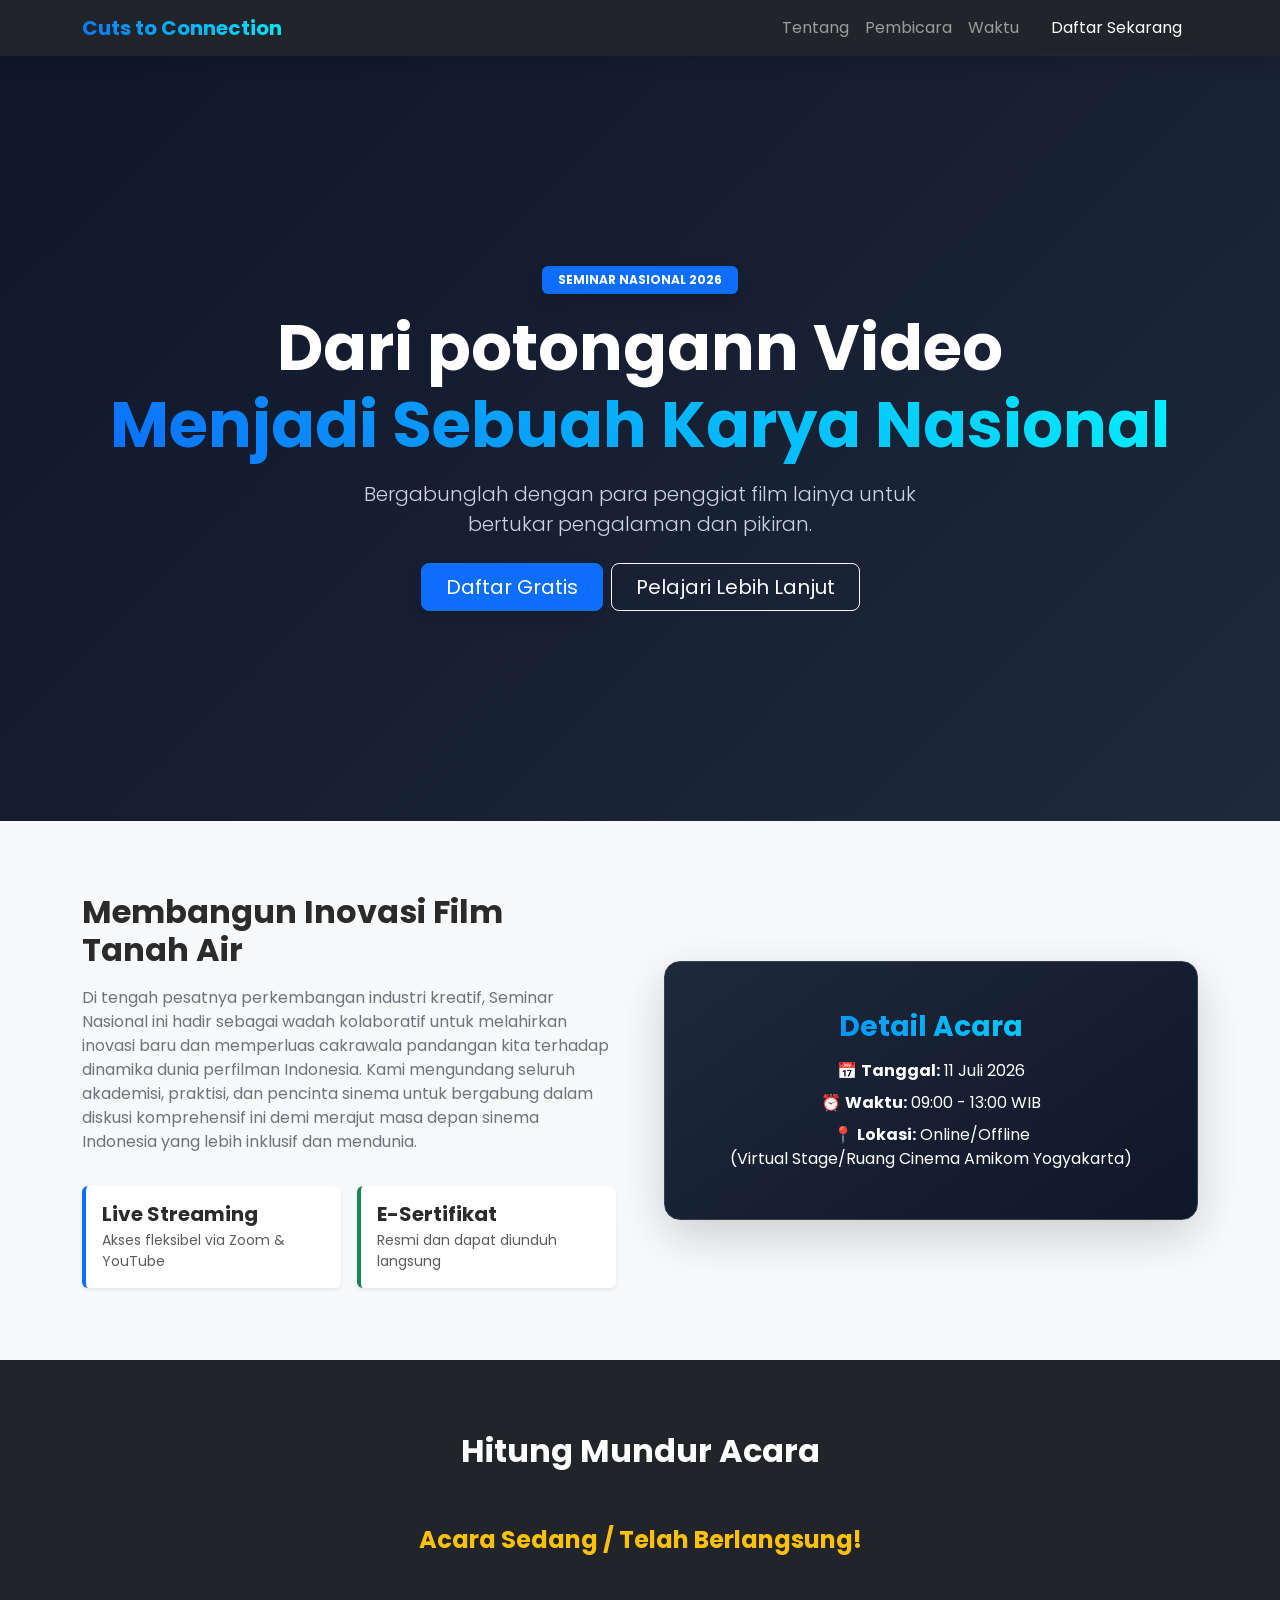
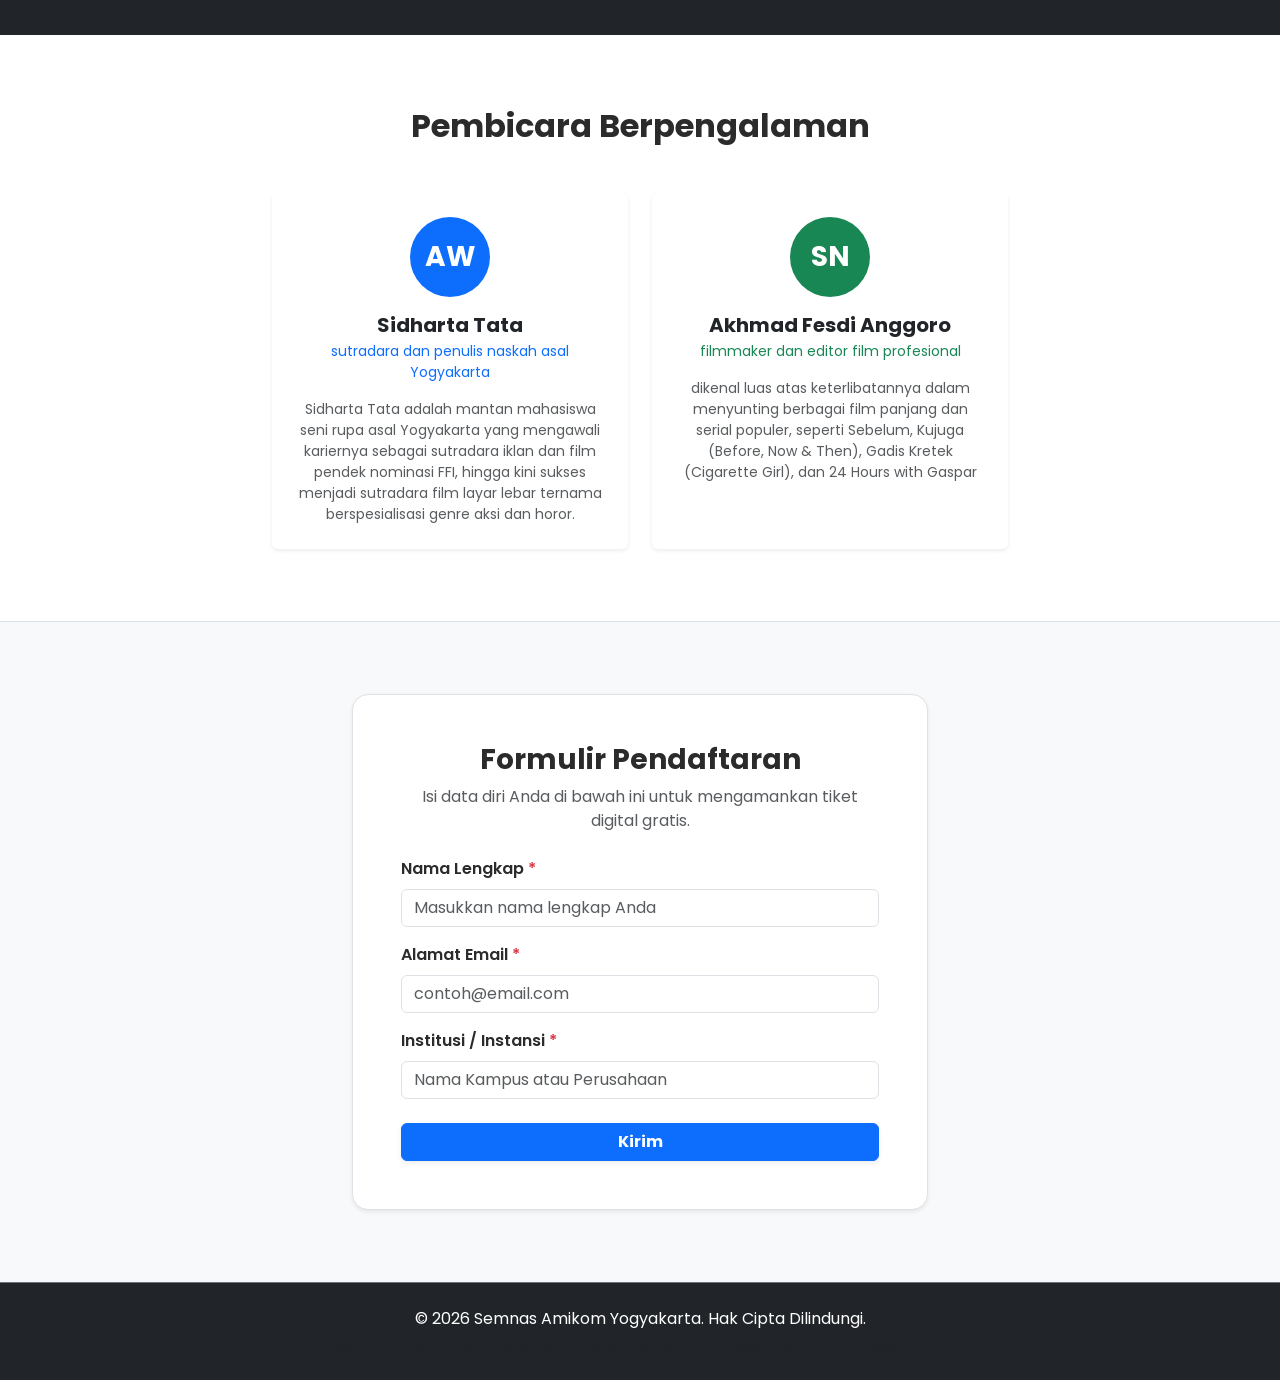
==== index.html @ 91a1c2e1 "Update index.html" ====
<!DOCTYPE html>
<html lang="id">
<head>
    <meta charset="UTF-8">
    <meta name="viewport" content="width=device-width, initial-scale=1.0">
    <title>SemnasKoma 2026 - Grand National Seminar</title>
    <link href="https://cdn.jsdelivr.net/npm/bootstrap@5.3.2/dist/css/bootstrap.min.css" rel="stylesheet">
    <link href="https://fonts.googleapis.com/css2?family=Poppins:wght@300;400;600;700&display=swap" rel="stylesheet">
    <link rel="stylesheet" href="style.css">
</head>
<body>

    <nav class="navbar navbar-expand-lg navbar-dark bg-dark sticky-top shadow">
        <div class="container">
            <a class="navbar-brand fw-bold text-gradient" href="#">Cuts to Connection</a>
            <button class="navbar-toggler" type="button" data-bs-toggle="collapse" data-bs-target="#navbarNav">
                <span class="navbar-toggler-icon"></span>
            </button>
            <div class="collapse navbar-collapse" id="navbarNav">
                <ul class="navbar-nav ms-auto text-center">
                    <li class="nav-item"><a class="nav-link" href="#tentang">Tentang</a></li>
                    <li class="nav-item"><a class="nav-link" href="#pembicara">Pembicara</a></li>
                    <li class="nav-item"><a class="nav-link" href="#countdown-section">Waktu</a></li>
                    <li class="nav-item"><a class="nav-link btn btn-primary text-white px-3 ms-2 shadow-sm" href="#rsvp">Daftar Sekarang</a></li>
                </ul>
            </div>
        </div>
    </nav>

    <header class="hero-section text-white text-center d-flex align-items-center">
        <div class="container py-5">
            <span class="badge bg-primary px-3 py-2 mb-3 shadow">SEMINAR NASIONAL 2026</span>
            <h1 class="display-3 fw-bold mb-3">Dari potongann Video <br><span class="text-gradient">Menjadi Sebuah Karya Nasional</span></h1>
            <p class="lead text-muted-light mb-4 mx-auto" style="max-width: 600px;">
                Bergabunglah dengan para penggiat film lainya untuk bertukar pengalaman dan pikiran.
            </p>
            <div class="d-grid gap-2 d-sm-flex justify-content-sm-center">
                <a href="#rsvp" class="btn btn-primary btn-lg px-4 gap-3 shadow">Daftar Gratis</a>
                <a href="#tentang" class="btn btn-outline-light btn-lg px-4">Pelajari Lebih Lanjut</a>
            </div>
        </div>
    </header>

    <section id="tentang" class="py-5 bg-light">
        <div class="container py-4">
            <div class="row align-items-center g-5">
                <div class="col-lg-6">
                    <h2 class="fw-bold mb-3">Membangun Inovasi Film Tanah Air  </h2>
                    <p class="text-secondary">Di tengah pesatnya perkembangan industri kreatif, Seminar Nasional ini hadir sebagai wadah kolaboratif untuk melahirkan inovasi baru dan memperluas cakrawala pandangan kita terhadap dinamika dunia perfilman Indonesia. Kami mengundang seluruh akademisi, praktisi, dan pencinta sinema untuk bergabung dalam diskusi komprehensif ini demi merajut masa depan sinema Indonesia yang lebih inklusif dan mendunia.</p>
                    <div class="row g-3 mt-2">
                        <div class="col-sm-6">
                            <div class="p-3 bg-white rounded shadow-sm border-start border-primary border-4">
                                <h5 class="fw-bold mb-1">Live Streaming</h5>
                                <p class="text-muted small mb-0">Akses fleksibel via Zoom & YouTube</p>
                            </div>
                        </div>
                        <div class="col-sm-6">
                            <div class="p-3 bg-white rounded shadow-sm border-start border-success border-4">
                                <h5 class="fw-bold mb-1">E-Sertifikat</h5>
                                <p class="text-muted small mb-0">Resmi dan dapat diunduh langsung</p>
                            </div>
                        </div>
                    </div>
                </div>
                <div class="col-lg-6 text-center">
                    <div class="p-5 bg-dark text-white rounded-4 shadow-lg dynamic-card">
                        <h3 class="fw-bold text-gradient mb-3">Detail Acara</h3>
                        <p class="mb-2">📅 <strong>Tanggal:</strong> 11 Juli 2026</p>
                        <p class="mb-2">⏰ <strong>Waktu:</strong> 09:00 - 13:00 WIB</p>
                        <p class="mb-0">📍 <strong>Lokasi:</strong> Online/Offline <br>(Virtual Stage/Ruang Cinema Amikom Yogyakarta)</p>
                    </div>
                </div>
            </div>
        </div>
    </section>

    <section id="countdown-section" class="py-5 bg-dark text-white text-center">
        <div class="container py-4">
            <h2 class="fw-bold mb-2">Hitung Mundur Acara</h2>
            <p class="text-muted mb-4">Jangan sampai kelewatan, amankan kursi Anda sebelum pendaftaran ditutup!</p>
            
            <div class="row justify-content-center g-3" id="countdown-timer">
                <div class="col-3 col-md-2">
                    <div class="p-3 bg-secondary-dark rounded shadow-sm">
                        <h2 class="display-4 fw-bold mb-0 text-gradient" id="days">00</h2>
                        <span class="small text-uppercase tracking-wider">Hari</span>
                    </div>
                </div>
                <div class="col-3 col-md-2">
                    <div class="p-3 bg-secondary-dark rounded shadow-sm">
                        <h2 class="display-4 fw-bold mb-0 text-gradient" id="hours">00</h2>
                        <span class="small text-uppercase tracking-wider">Jam</span>
                    </div>
                </div>
                <div class="col-3 col-md-2">
                    <div class="p-3 bg-secondary-dark rounded shadow-sm">
                        <h2 class="display-4 fw-bold mb-0 text-gradient" id="minutes">00</h2>
                        <span class="small text-uppercase tracking-wider">Menit</span>
                    </div>
                </div>
                <div class="col-3 col-md-2">
                    <div class="p-3 bg-secondary-dark rounded shadow-sm">
                        <h2 class="display-4 fw-bold mb-0 text-danger-gradient" id="seconds">00</h2>
                        <span class="small text-uppercase tracking-wider">Detik</span>
                    </div>
                </div>
            </div>
        </div>
    </section>

    <section id="pembicara" class="py-5">
        <div class="container py-4">
            <h2 class="fw-bold text-center mb-5">Pembicara Berpengalaman</h2>
            <div class="row g-4 justify-content-center">
                <div class="col-md-4">
                    <div class="card h-100 shadow-sm text-center border-0 card-hover">
                        <div class="card-body p-4">
                            <div class="avatar-placeholder mx-auto mb-3 bg-primary text-white rounded-circle d-flex align-items-center justify-content-center fw-bold fs-3">AW</div>
                            <h5 class="card-title fw-bold mb-1">Sidharta Tata</h5>
                            <p class="text-primary small mb-3">sutradara dan penulis naskah asal Yogyakarta</p>
                            <p class="card-text text-muted small">Sidharta Tata adalah mantan mahasiswa seni rupa asal Yogyakarta yang mengawali kariernya sebagai sutradara iklan dan film pendek nominasi FFI, hingga kini sukses menjadi sutradara film layar lebar ternama berspesialisasi genre aksi dan horor.</p>
                        </div>
                    </div>
                </div>
                <div class="col-md-4">
                    <div class="card h-100 shadow-sm text-center border-0 card-hover">
                        <div class="card-body p-4">
                            <div class="avatar-placeholder mx-auto mb-3 bg-success text-white rounded-circle d-flex align-items-center justify-content-center fw-bold fs-3">SN</div>
                            <h5 class="card-title fw-bold mb-1">Akhmad Fesdi Anggoro</h5>
                            <p class="text-success small mb-3"> filmmaker dan editor film profesional</p>
                            <p class="card-text text-muted small">dikenal luas atas keterlibatannya dalam menyunting berbagai film panjang dan serial populer, seperti Sebelum, Kujuga (Before, Now & Then), Gadis Kretek (Cigarette Girl), dan 24 Hours with Gaspar</p>
                        </div>
                    </div>
                </div>
            </div>
        </div>
    </section>

    <section id="rsvp" class="py-5 bg-light border-top">
        <div class="container py-4" style="max-width: 600px;">
            <div class="bg-white p-4 p-md-5 rounded-4 shadow-sm border">
                <h3 class="fw-bold text-center mb-2">Formulir Pendaftaran</h3>
                <p class="text-muted text-center mb-4">Isi data diri Anda di bawah ini untuk mengamankan tiket digital gratis.</p>
                
                <form id="rsvpForm">
                    <div class="mb-3">
                        <label for="inputNama" class="form-label fw-semibold">Nama Lengkap <span class="text-danger">*</span></label>
                        <input type="text" class="form-control" id="inputNama" placeholder="Masukkan nama lengkap Anda" required>
                    </div>
                    <div class="mb-3">
                        <label for="inputEmail" class="form-label fw-semibold">Alamat Email <span class="text-danger">*</span></label>
                        <input type="email" class="form-control" id="inputEmail" placeholder="contoh@email.com" required>
                    </div>
                    <div class="mb-4">
                        <label for="inputInstitusi" class="form-label fw-semibold">Institusi / Instansi <span class="text-danger">*</span></label>
                        <input type="text" class="form-control" id="inputInstitusi" placeholder="Nama Kampus atau Perusahaan" required>
                    </div>
                    <button type="submit" class="btn btn-primary w-100 py-2.5 fw-bold shadow-sm">Kirim</button>
                </form>
            </div>
        </div>
    </section>

    <footer class="bg-dark text-white text-center py-4 border-top border-secondary">
        <div class="container">
            <p class="mb-1">&copy; 2026 Semnas Amikom Yogyakarta. Hak Cipta Dilindungi.</p>
            <p class="small text-muted mb-0">Dibuat dengan HTML5, Bootstrap 5, dan JavaScript untuk Final Project Perancangan Web.</p>
        </div>
    </footer>

    <div class="modal fade" id="successModal" tabindex="-1" aria-hidden="true">
        <div class="modal-dialog modal-dialog-centered">
            <div class="modal-content border-0 shadow-lg">
                <div class="modal-header bg-success text-white">
                    <h5 class="modal-title fw-bold">Pandaftaran Berhasil!</h5>
                    <button type="button" class="btn-close btn-close-white" data-bs-dismiss="modal" aria-label="Close"></button>
                </div>
                <div class="modal-body p-4 text-center">
                    <div class="mb-3 text-success">
                        <svg xmlns="http://www.w3.org/2000/svg" width="64" height="64" fill="currentColor" class="bi bi-check-circle-fill" viewBox="0 0 16 16">
                          <path d="16 8A8 8 0 1 1 0 8a8 8 0 0 1 16 0zm-3.97-3.03a.75.75 0 0 0-1.08.022L7.477 9.417 5.384 7.323a.75.75 0 0 0-1.06 1.06L6.97 11.03a.75.75 0 0 0 1.079-.02l3.992-4.99a.75.75 0 0 0-.01-1.05z"/>
                        </svg>
                    </div>
                    <h4 class="fw-bold mb-2" id="modalUser">Halo, Peserta!</h4>
                    <p class="text-secondary mb-0" id="modalMessage">Pendaftaran Anda berhasil dicatat.</p>
                </div>
                <div class="modal-footer bg-light border-0 justify-content-center">
                    <button type="button" class="btn btn-secondary px-4" data-bs-dismiss="modal">Tutup</button>
                </div>
            </div>
        </div>
    </div>

    <script src="https://cdn.jsdelivr.net/npm/bootstrap@5.3.2/dist/js/bootstrap.bundle.min.js"></script>
    <script src="script.js"></script>
</body>
</html>
---- style.css ----
/* GLOBAL STYLES */
body {
    font-family: 'Poppins', sans-serif;
    background-color: #ffffff;
    color: #2b2b2b;
    scroll-behavior: smooth;
}

/* EFEK GRADASI PADA TEKS */
.text-gradient {
    background: linear-gradient(45deg, #0d6efd, #00f2fe);
    -webkit-background-clip: text;
    -webkit-text-fill-color: transparent;
}

.text-danger-gradient {
    background: linear-gradient(45deg, #dc3545, #ff758c);
    -webkit-background-clip: text;
    -webkit-text-fill-color: transparent;
}

/* HERO SECTION CUSTOMIZATION */
.hero-section {
    background: linear-gradient(135deg, #0f172a 0%, #1e293b 100%);
    min-height: 85vh;
    padding: 100px 0;
}

.text-muted-light {
    color: #cbd5e1;
}

/* AVATAR INISIAL PEMBICARA */
.avatar-placeholder {
    width: 80px;
    height: 80px;
    line-height: 80px;
}

/* STYLE KOTAK HITUNG MUNDUR */
.bg-secondary-dark {
    background-color: #334155 !important;
    border: 1px solid #475569;
}

/* ANIMASI HOVER PADA CARD KEYNOTE SPEAKERS */
.card-hover {
    transition: transform 0.3s ease, box-shadow 0.3s ease;
}
.card-hover:hover {
    transform: translateY(-5px);
    box-shadow: 0 10px 20px rgba(0,0,0,0.1) !important;
}

.dynamic-card {
    border: 1px solid #334155;
    background: linear-gradient(145deg, #1e293b, #0f172a) !important;
}
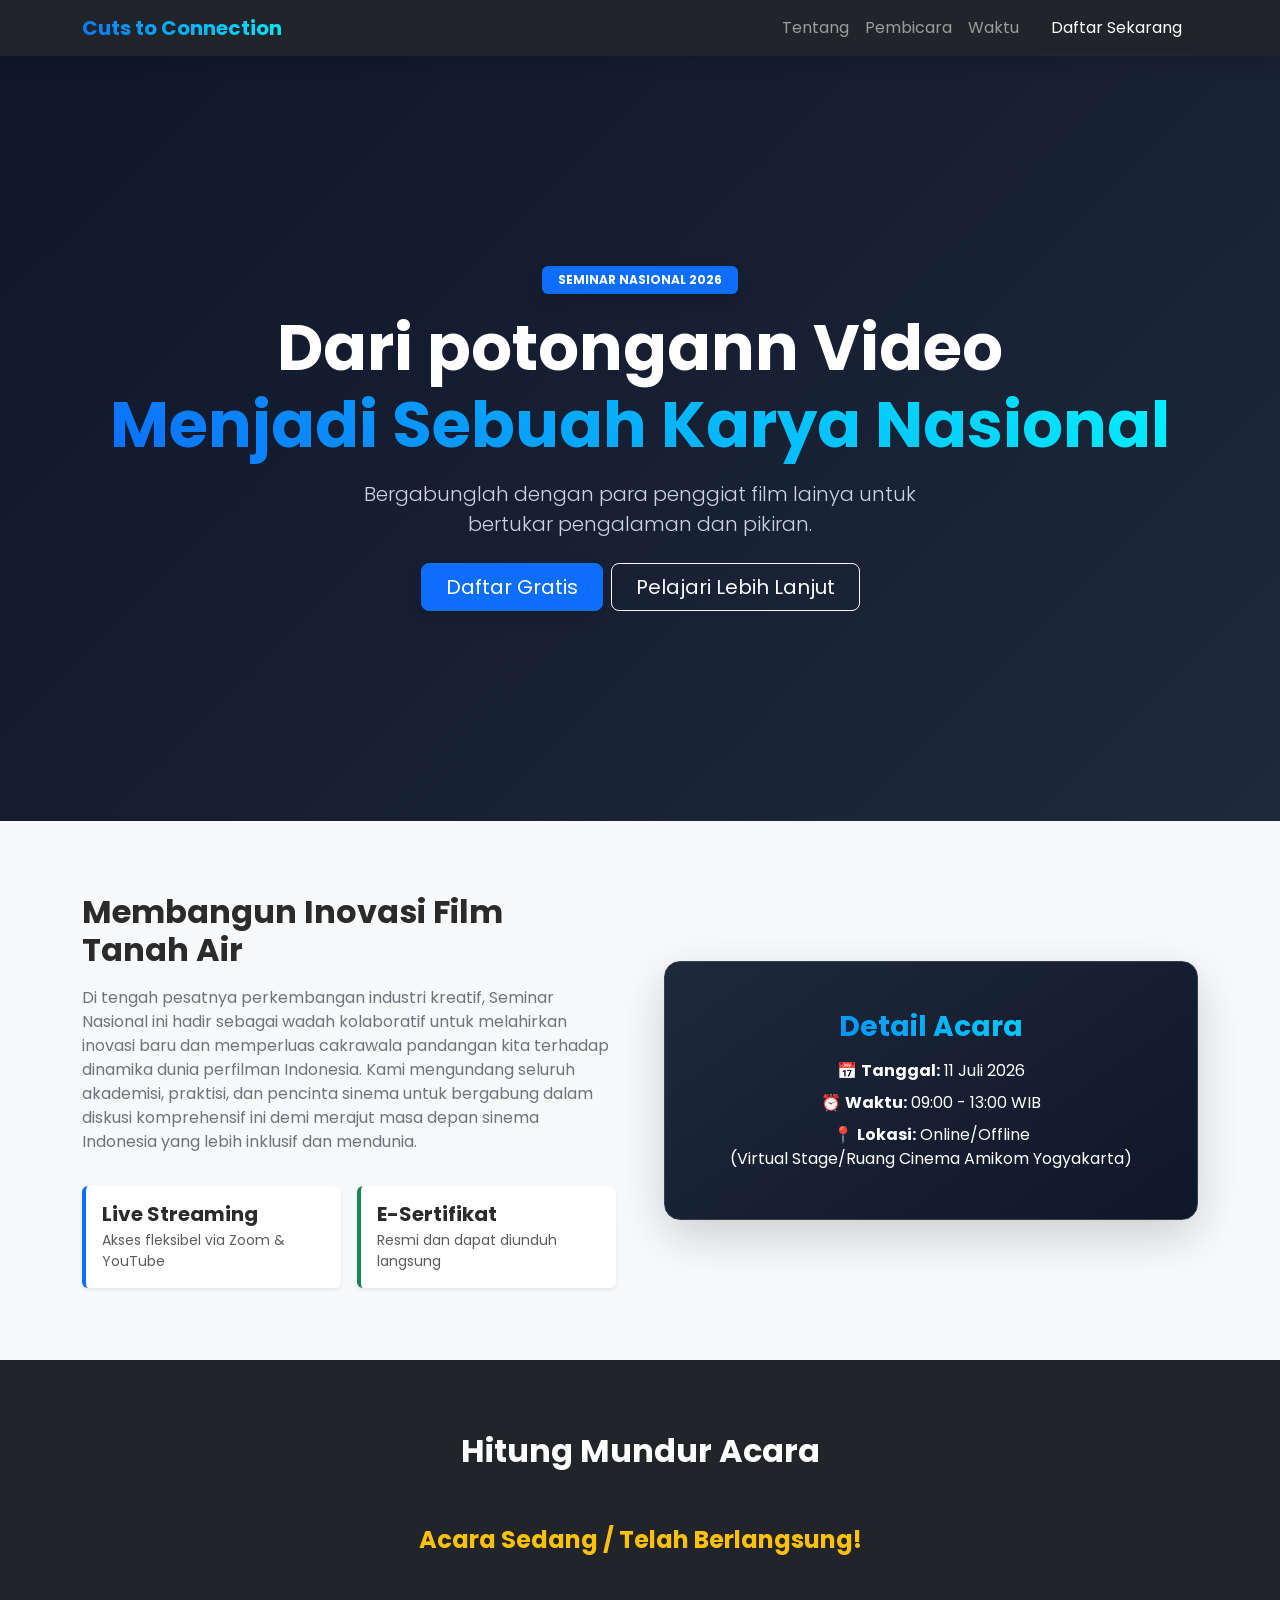
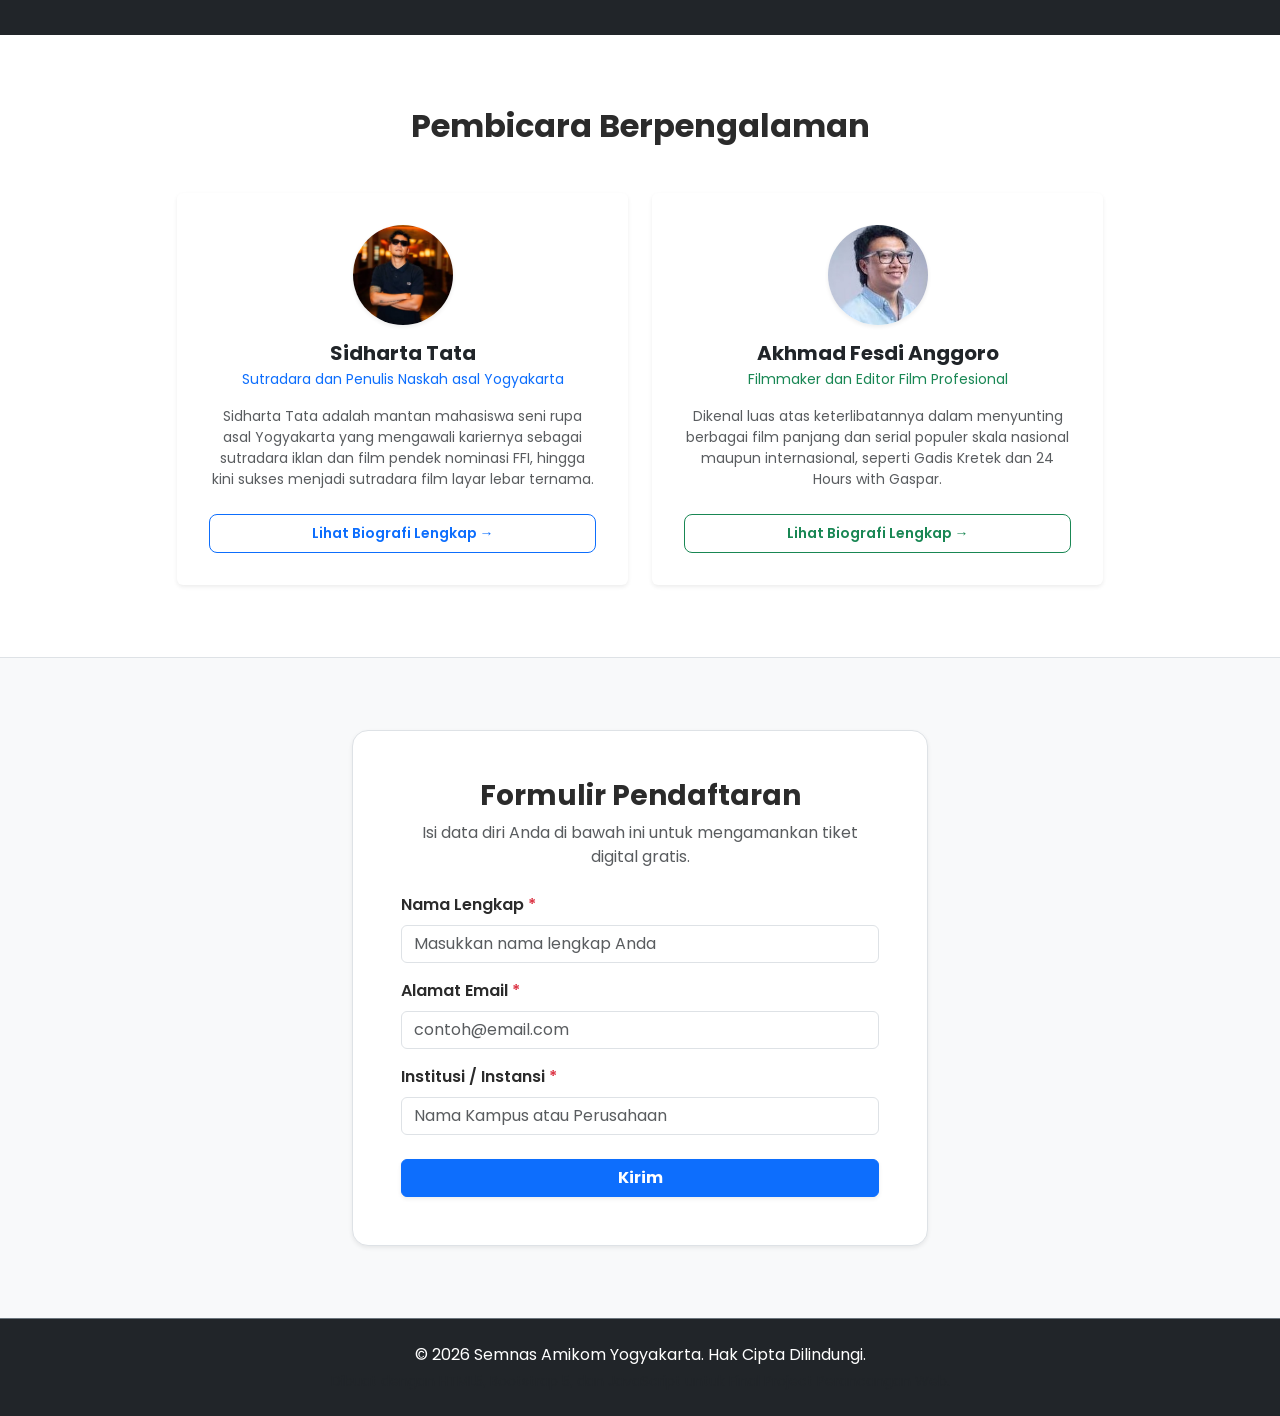
==== commit 83e5eb67: "Implement code changes to enhance functionality and improve performance" ====
--- a/index.html
+++ b/index.html
@@ -3,7 +3,7 @@
 <head>
     <meta charset="UTF-8">
     <meta name="viewport" content="width=device-width, initial-scale=1.0">
-    <title>SemnasKoma 2026 - Grand National Seminar</title>
+    <title>CutsToConnection 2026 - Grand National Seminar</title>
     <link href="https://cdn.jsdelivr.net/npm/bootstrap@5.3.2/dist/css/bootstrap.min.css" rel="stylesheet">
     <link href="https://fonts.googleapis.com/css2?family=Poppins:wght@300;400;600;700&display=swap" rel="stylesheet">
     <link rel="stylesheet" href="style.css">
@@ -108,33 +108,51 @@
         </div>
     </section>
 
-    <section id="pembicara" class="py-5">
-        <div class="container py-4">
-            <h2 class="fw-bold text-center mb-5">Pembicara Berpengalaman</h2>
-            <div class="row g-4 justify-content-center">
-                <div class="col-md-4">
-                    <div class="card h-100 shadow-sm text-center border-0 card-hover">
-                        <div class="card-body p-4">
-                            <div class="avatar-placeholder mx-auto mb-3 bg-primary text-white rounded-circle d-flex align-items-center justify-content-center fw-bold fs-3">AW</div>
+<section id="pembicara" class="py-5">
+    <div class="container py-4">
+        <h2 class="fw-bold text-center mb-5">Pembicara Berpengalaman</h2>
+        
+        <div class="row g-4 justify-content-center">
+            
+            <div class="col-md-5">
+                <div class="card h-100 shadow-sm text-center border-0 card-hover bg-white p-2">
+                    <div class="card-body p-4 d-flex flex-column justify-content-between">
+                        <div>
+                            <div class="mx-auto mb-3" style="width: 100px; height: 100px;">
+                                <img src="sidharta.jpg" alt="Sidharta Tata" class="img-fluid rounded-circle shadow-sm w-100 h-100 object-fit-cover">
+                            </div>
                             <h5 class="card-title fw-bold mb-1">Sidharta Tata</h5>
-                            <p class="text-primary small mb-3">sutradara dan penulis naskah asal Yogyakarta</p>
-                            <p class="card-text text-muted small">Sidharta Tata adalah mantan mahasiswa seni rupa asal Yogyakarta yang mengawali kariernya sebagai sutradara iklan dan film pendek nominasi FFI, hingga kini sukses menjadi sutradara film layar lebar ternama berspesialisasi genre aksi dan horor.</p>
-                        </div>
-                    </div>
-                </div>
-                <div class="col-md-4">
-                    <div class="card h-100 shadow-sm text-center border-0 card-hover">
-                        <div class="card-body p-4">
-                            <div class="avatar-placeholder mx-auto mb-3 bg-success text-white rounded-circle d-flex align-items-center justify-content-center fw-bold fs-3">SN</div>
+                            <p class="text-primary small mb-3">Sutradara dan Penulis Naskah asal Yogyakarta</p>
+                            <p class="card-text text-muted small">Sidharta Tata adalah mantan mahasiswa seni rupa asal Yogyakarta yang mengawali kariernya sebagai sutradara iklan dan film pendek nominasi FFI, hingga kini sukses menjadi sutradara film layar lebar ternama.</p>
+                        </div>
+                        <div class="mt-4">
+                            <a href="pembicara.html" class="btn btn-outline-primary btn-sm w-100 py-2 fw-semibold rounded-3">Lihat Biografi Lengkap →</a>
+                        </div>
+                    </div>
+                </div>
+            </div>
+            
+            <div class="col-md-5">
+                <div class="card h-100 shadow-sm text-center border-0 card-hover bg-white p-2">
+                    <div class="card-body p-4 d-flex flex-column justify-content-between">
+                        <div>
+                            <div class="mx-auto mb-3" style="width: 100px; height: 100px;">
+                                <img src="anggoro.jpg" alt="Akhmad Fesdi Anggoro" class="img-fluid rounded-circle shadow-sm w-100 h-100 object-fit-cover">
+                            </div>
                             <h5 class="card-title fw-bold mb-1">Akhmad Fesdi Anggoro</h5>
-                            <p class="text-success small mb-3"> filmmaker dan editor film profesional</p>
-                            <p class="card-text text-muted small">dikenal luas atas keterlibatannya dalam menyunting berbagai film panjang dan serial populer, seperti Sebelum, Kujuga (Before, Now & Then), Gadis Kretek (Cigarette Girl), dan 24 Hours with Gaspar</p>
-                        </div>
-                    </div>
-                </div>
-            </div>
-        </div>
-    </section>
+                            <p class="text-success small mb-3">Filmmaker dan Editor Film Profesional</p>
+                            <p class="card-text text-muted small">Dikenal luas atas keterlibatannya dalam menyunting berbagai film panjang dan serial populer skala nasional maupun internasional, seperti Gadis Kretek dan 24 Hours with Gaspar.</p>
+                        </div>
+                        <div class="mt-4">
+                            <a href="pembicara.html" class="btn btn-outline-success btn-sm w-100 py-2 fw-semibold rounded-3">Lihat Biografi Lengkap →</a>
+                        </div>
+                    </div>
+                </div>
+            </div>
+
+        </div>
+    </div>
+</section>
 
     <section id="rsvp" class="py-5 bg-light border-top">
         <div class="container py-4" style="max-width: 600px;">
@@ -194,4 +212,4 @@
     <script src="https://cdn.jsdelivr.net/npm/bootstrap@5.3.2/dist/js/bootstrap.bundle.min.js"></script>
     <script src="script.js"></script>
 </body>
-</html>
+</html>
--- a/style.css
+++ b/style.css
@@ -1,4 +1,4 @@
-/* GLOBAL STYLES */
+
 body {
     font-family: 'Poppins', sans-serif;
     background-color: #ffffff;
@@ -30,20 +30,20 @@
     color: #cbd5e1;
 }
 
-/* AVATAR INISIAL PEMBICARA */
+
 .avatar-placeholder {
     width: 80px;
     height: 80px;
     line-height: 80px;
 }
 
-/* STYLE KOTAK HITUNG MUNDUR */
+
 .bg-secondary-dark {
     background-color: #334155 !important;
     border: 1px solid #475569;
 }
 
-/* ANIMASI HOVER PADA CARD KEYNOTE SPEAKERS */
+
 .card-hover {
     transition: transform 0.3s ease, box-shadow 0.3s ease;
 }
@@ -55,4 +55,46 @@
 .dynamic-card {
     border: 1px solid #334155;
     background: linear-gradient(145deg, #1e293b, #0f172a) !important;
+}
+
+.leading-relaxed {
+    line-height: 1.75;
+}
+
+
+.card {
+    transition: all 0.3s ease;
+}
+
+
+.card:hover .avatar-placeholder {
+    transform: scale(1.05);
+    transition: transform 0.3s ease;
+}
+
+
+.list-group-item {
+    font-size: 0.95rem;
+    color: #4b5563;
+}
+
+
+.speaker-photo-panel {
+    width: 100%;
+    height: 100%;
+    min-height: 320px;
+    overflow: hidden;
+}
+
+.speaker-photo-panel img {
+    display: block;
+    width: 100%;
+    height: 100%;
+    object-fit: cover;
+}
+
+@media (max-width: 991.98px) {
+    .order-lg-last {
+        order: -1 !important; 
+    }
 }
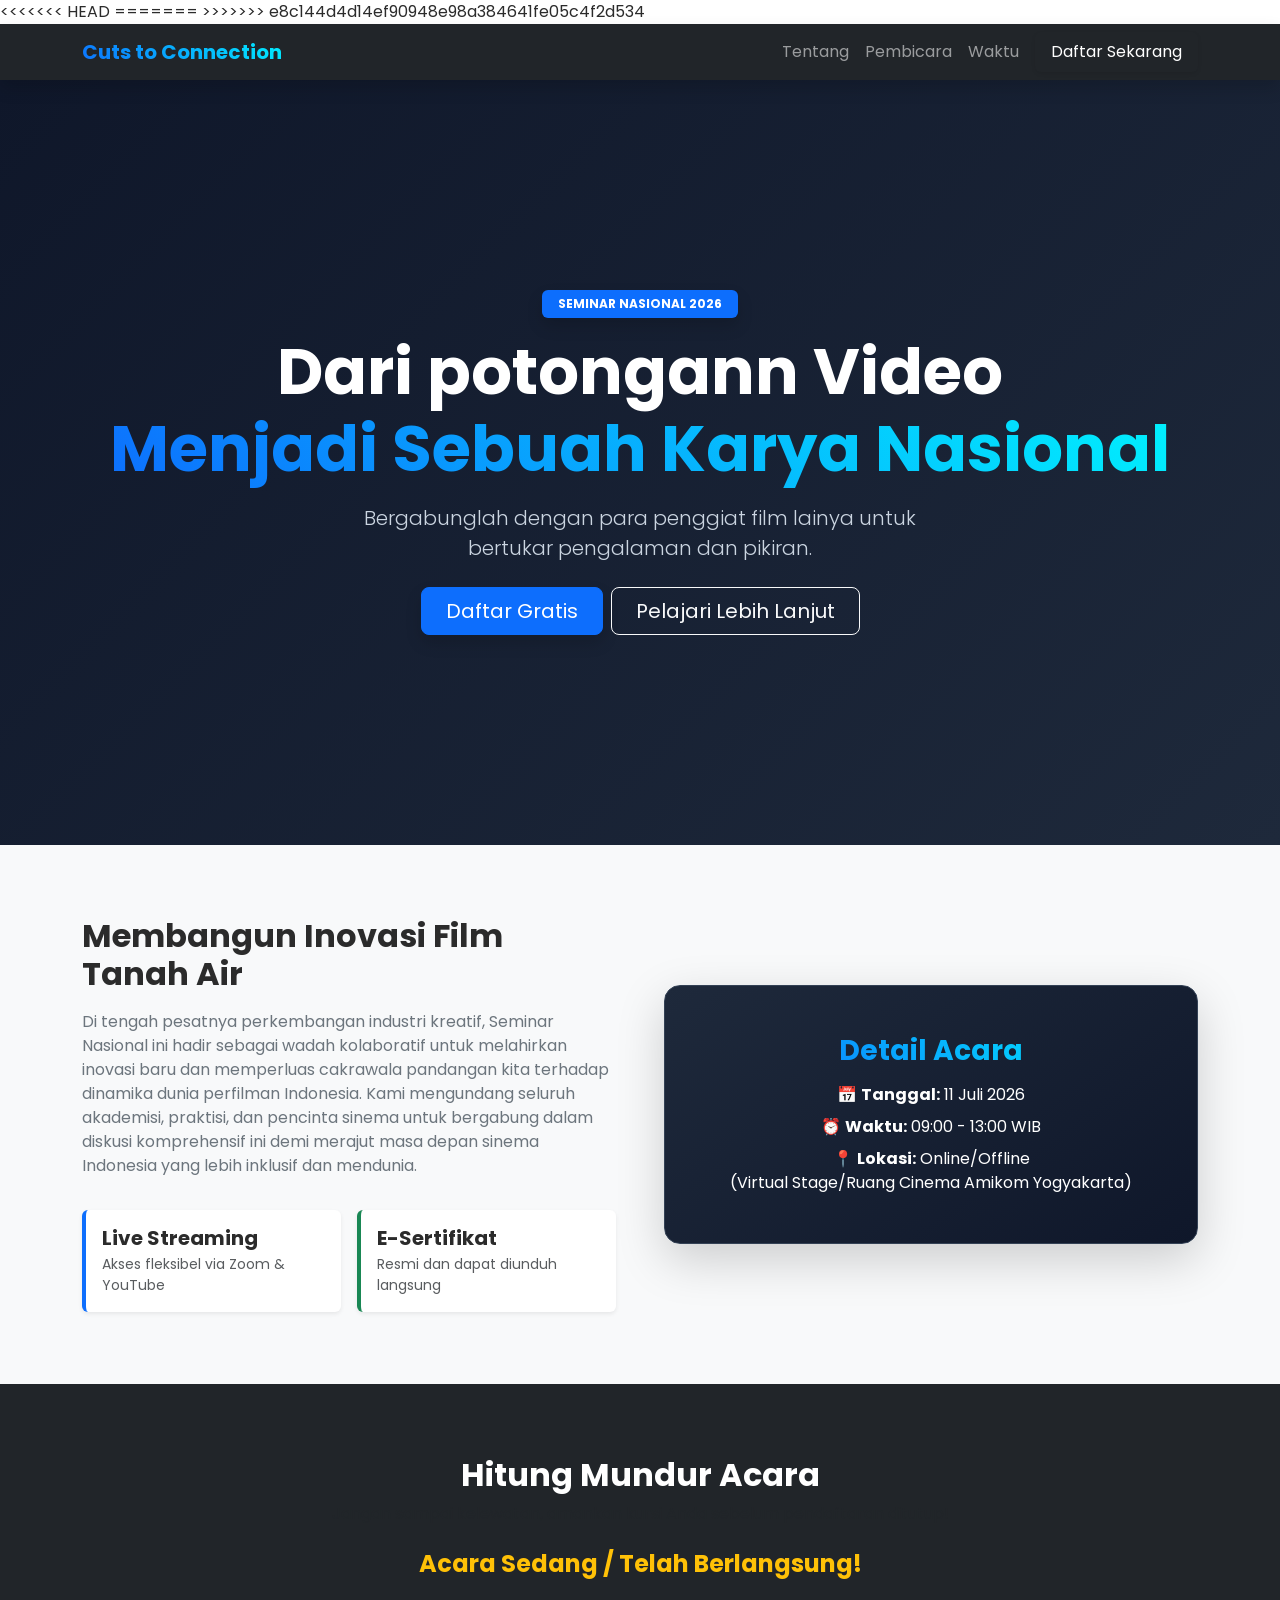
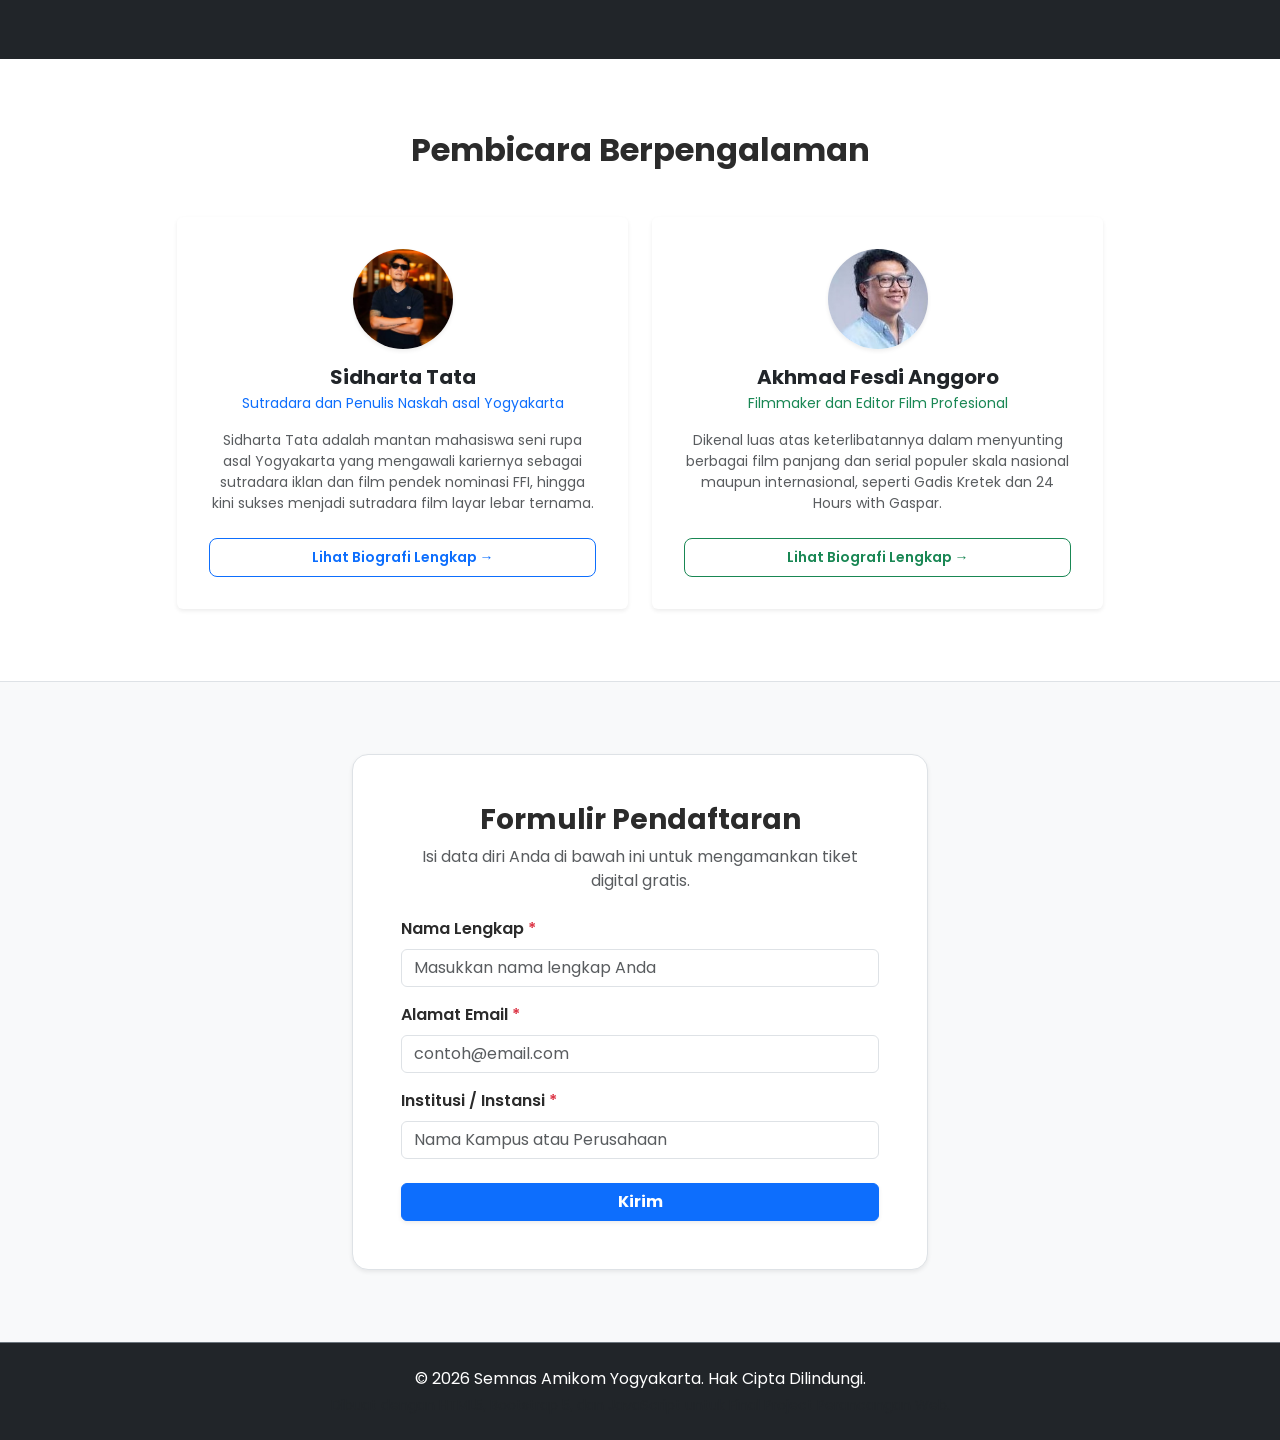
==== commit 6fdd7efa: "Merge branch 'main' of https://github.com/vkusumaGods10/UjianAkhirSemesterFinalProject" ====
--- a/index.html
+++ b/index.html
@@ -3,10 +3,15 @@
 <head>
     <meta charset="UTF-8">
     <meta name="viewport" content="width=device-width, initial-scale=1.0">
+<<<<<<< HEAD
     <title>CutsToConnection 2026 - Grand National Seminar</title>
+=======
+    <title>SemnasKoma 2026 - Grand National Seminar</title>
+>>>>>>> e8c144d4d14ef90948e98a384641fe05c4f2d534
     <link href="https://cdn.jsdelivr.net/npm/bootstrap@5.3.2/dist/css/bootstrap.min.css" rel="stylesheet">
     <link href="https://fonts.googleapis.com/css2?family=Poppins:wght@300;400;600;700&display=swap" rel="stylesheet">
     <link rel="stylesheet" href="style.css">
+    <!-- Kelompok S3K -->
 </head>
 <body>
 
@@ -212,4 +217,4 @@
     <script src="https://cdn.jsdelivr.net/npm/bootstrap@5.3.2/dist/js/bootstrap.bundle.min.js"></script>
     <script src="script.js"></script>
 </body>
-</html>+</html>
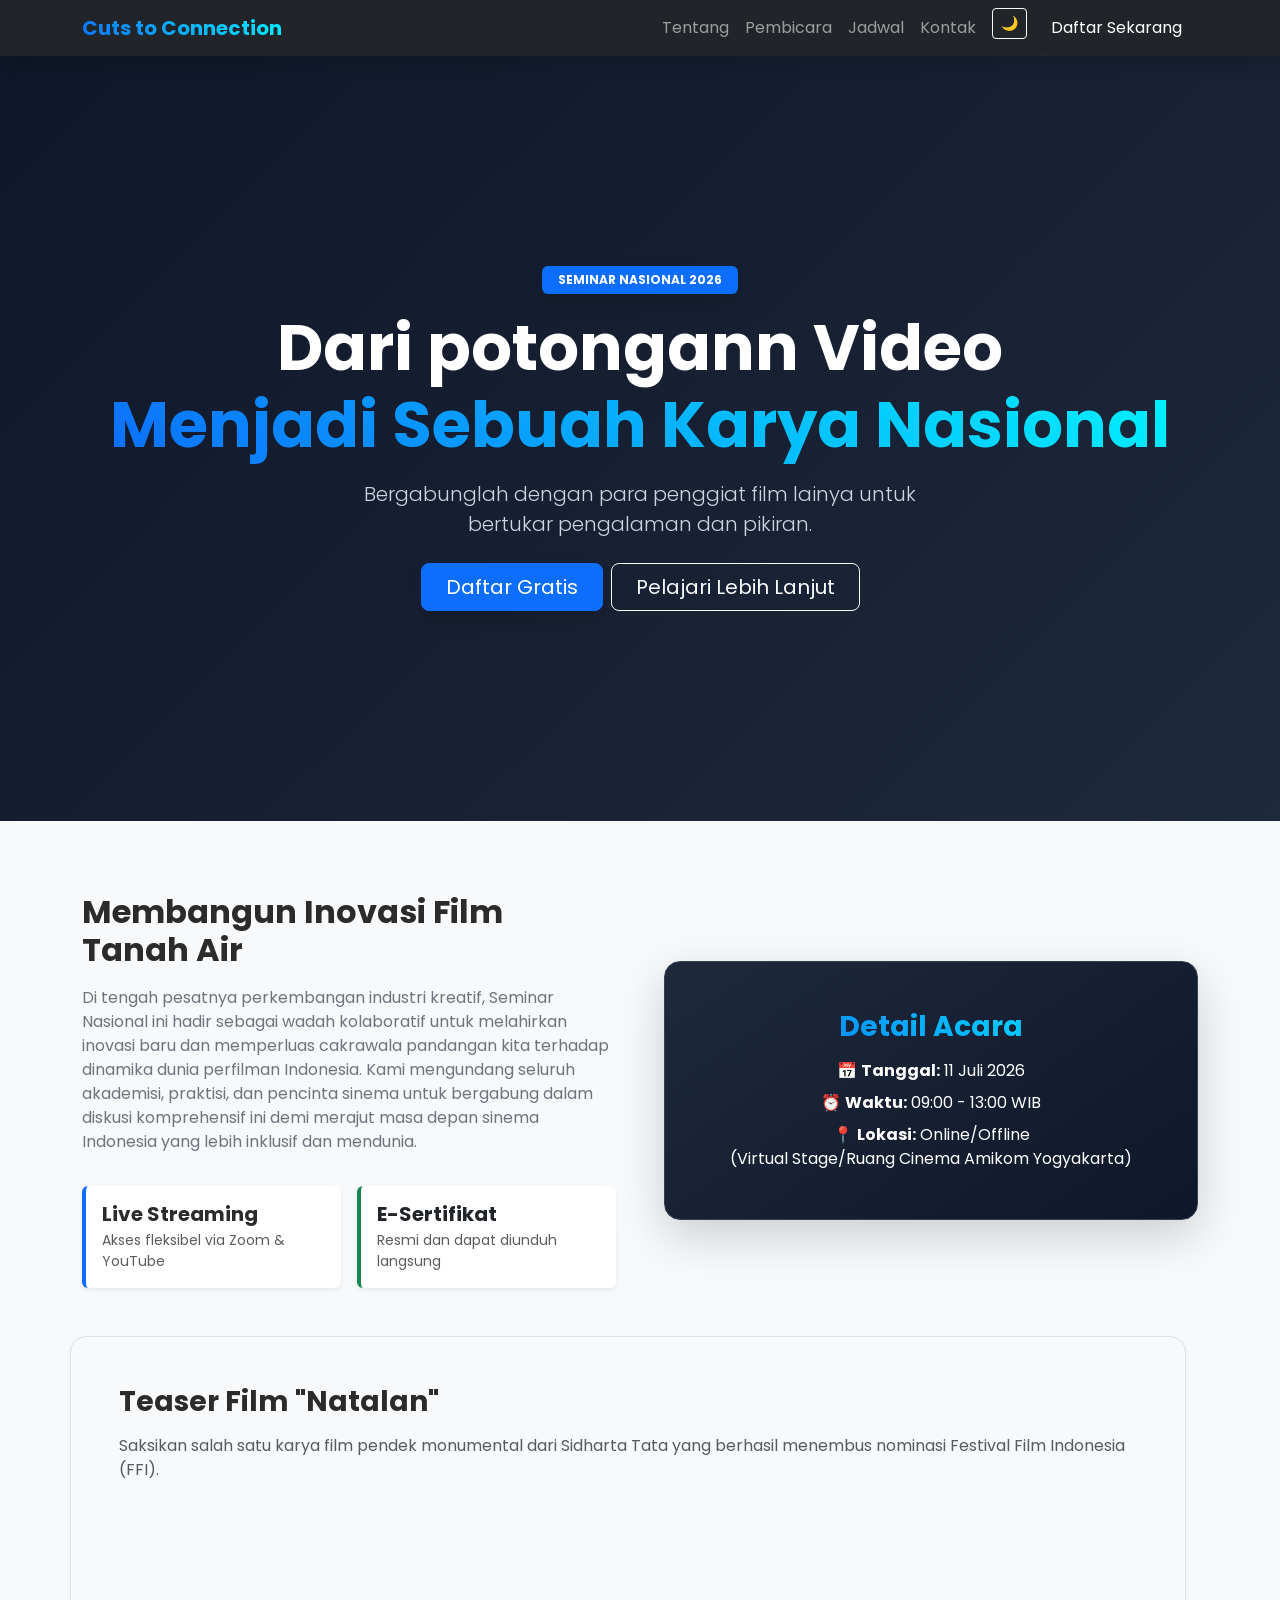
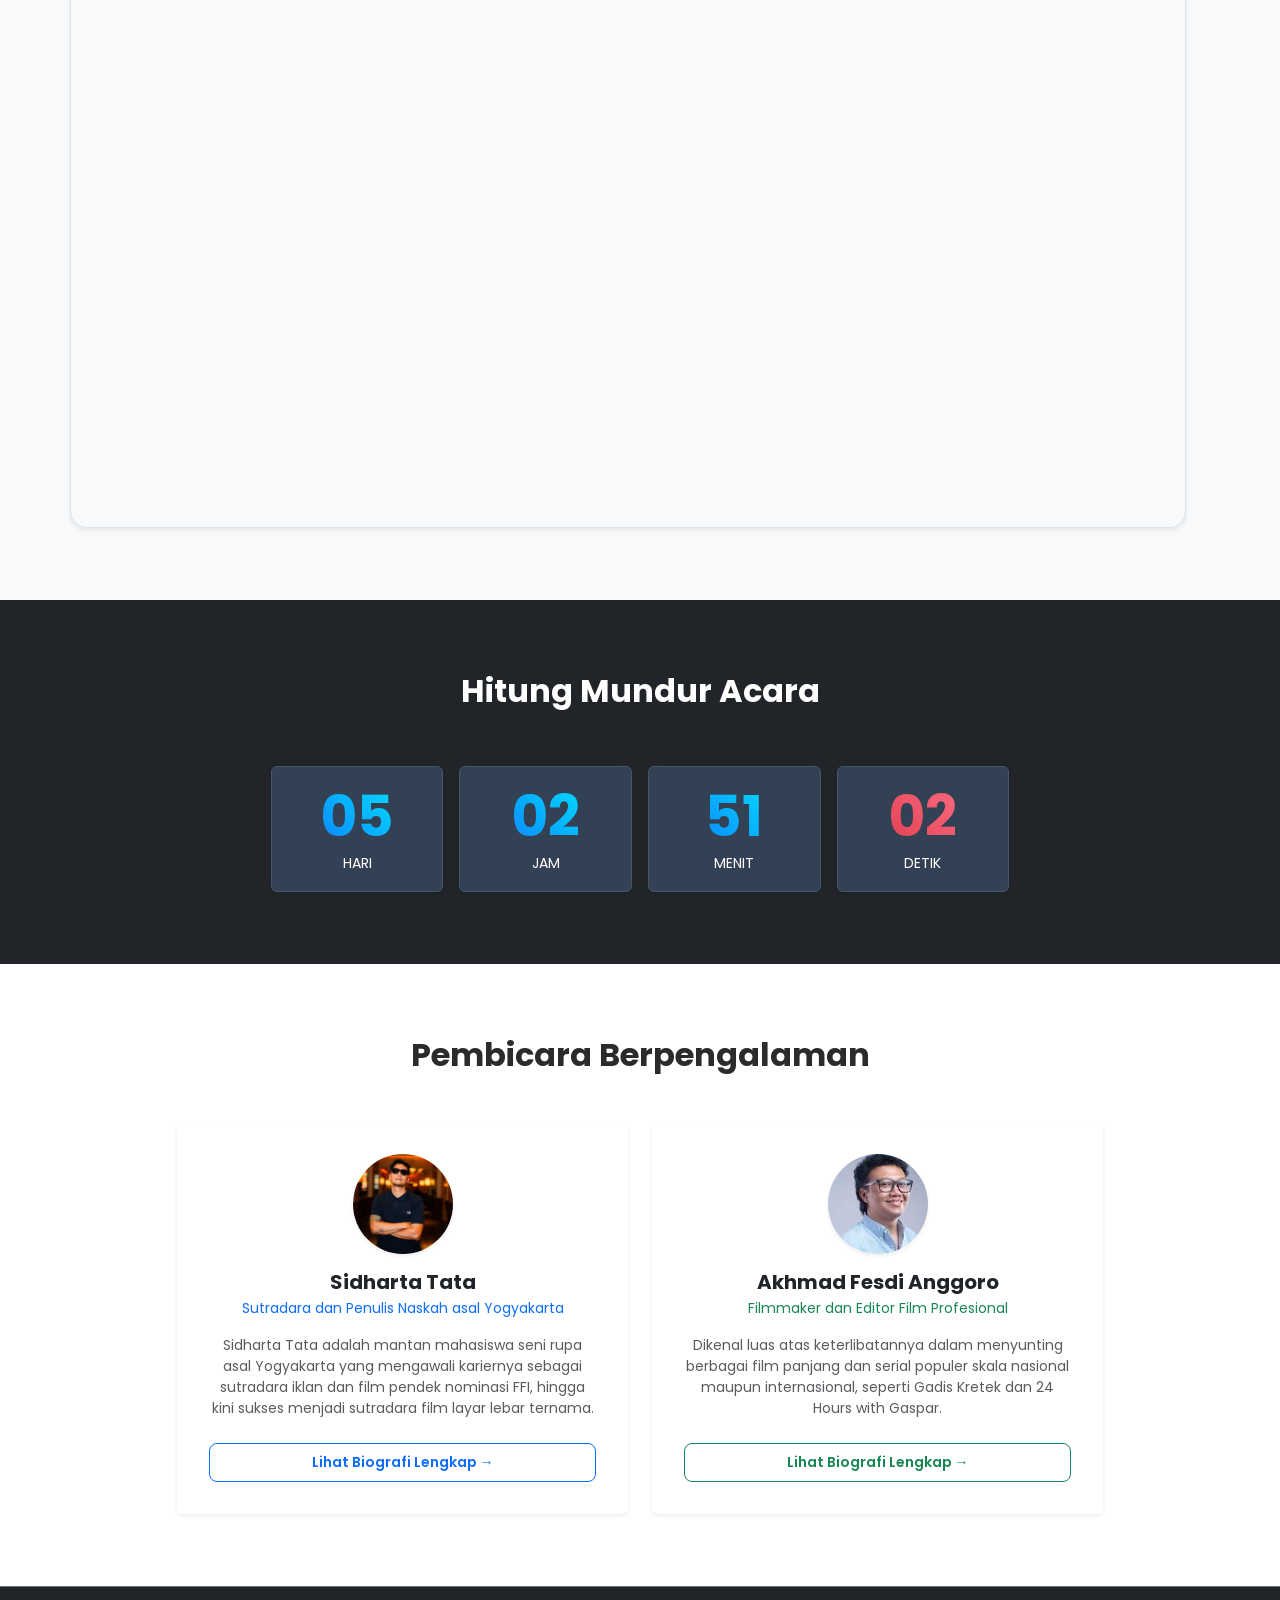
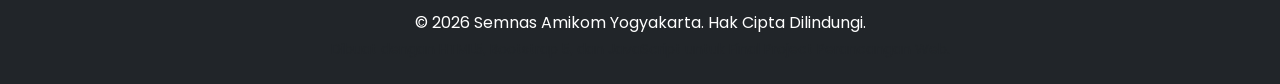
==== commit 8984c73a: "update" ====
--- a/index.html
+++ b/index.html
@@ -3,11 +3,12 @@
 <head>
     <meta charset="UTF-8">
     <meta name="viewport" content="width=device-width, initial-scale=1.0">
-<<<<<<< HEAD
-    <title>CutsToConnection 2026 - Grand National Seminar</title>
-=======
-    <title>SemnasKoma 2026 - Grand National Seminar</title>
->>>>>>> e8c144d4d14ef90948e98a384641fe05c4f2d534
+
+    <title>CutsToConnection 2026 - Grand National Seminar
+        <br> SemnasKoma 2026 - Grand National Seminar</br></title>
+
+   
+
     <link href="https://cdn.jsdelivr.net/npm/bootstrap@5.3.2/dist/css/bootstrap.min.css" rel="stylesheet">
     <link href="https://fonts.googleapis.com/css2?family=Poppins:wght@300;400;600;700&display=swap" rel="stylesheet">
     <link rel="stylesheet" href="style.css">
@@ -25,8 +26,12 @@
                 <ul class="navbar-nav ms-auto text-center">
                     <li class="nav-item"><a class="nav-link" href="#tentang">Tentang</a></li>
                     <li class="nav-item"><a class="nav-link" href="#pembicara">Pembicara</a></li>
-                    <li class="nav-item"><a class="nav-link" href="#countdown-section">Waktu</a></li>
-                    <li class="nav-item"><a class="nav-link btn btn-primary text-white px-3 ms-2 shadow-sm" href="#rsvp">Daftar Sekarang</a></li>
+                    <li class="nav-item"><a class="nav-link" href="jadwal.html">Jadwal</a></li>
+                    <li class="nav-item"><a class="nav-link" href="kontak.html">Kontak</a></li>
+                    <li class="nav-item">
+                        <button id="themeToggle" class="btn btn-outline-light btn-sm ms-2" type="button" aria-label="Ganti tema">🌙</button>
+                    </li>
+                    <li class="nav-item"><a class="nav-link btn btn-primary text-white px-3 ms-2 shadow-sm" href="daftar.html">Daftar Sekarang</a></li>
                 </ul>
             </div>
         </div>
@@ -60,10 +65,12 @@
                             </div>
                         </div>
                         <div class="col-sm-6">
-                            <div class="p-3 bg-white rounded shadow-sm border-start border-success border-4">
-                                <h5 class="fw-bold mb-1">E-Sertifikat</h5>
-                                <p class="text-muted small mb-0">Resmi dan dapat diunduh langsung</p>
-                            </div>
+                            <a href="sertifikat.html" class="text-decoration-none text-dark d-block">
+                                <div class="p-3 bg-white rounded shadow-sm border-start border-success border-4 h-100">
+                                    <h5 class="fw-bold mb-1">E-Sertifikat</h5>
+                                    <p class="text-muted small mb-0">Resmi dan dapat diunduh langsung</p>
+                                </div>
+                            </a>
                         </div>
                     </div>
                 </div>
@@ -73,6 +80,18 @@
                         <p class="mb-2">📅 <strong>Tanggal:</strong> 11 Juli 2026</p>
                         <p class="mb-2">⏰ <strong>Waktu:</strong> 09:00 - 13:00 WIB</p>
                         <p class="mb-0">📍 <strong>Lokasi:</strong> Online/Offline <br>(Virtual Stage/Ruang Cinema Amikom Yogyakarta)</p>
+                    </div>
+                </div>
+
+                <div class="row g-4 mt-4 align-items-stretch">
+                    <div class="col-12">
+                        <div class="p-4 p-md-5 rounded-4 shadow-sm border h-100 bg-light">
+                            <h3 class="fw-bold mb-3">Teaser Film "Natalan"</h3>
+                            <p class="text-muted mb-4">Saksikan salah satu karya film pendek monumental dari Sidharta Tata yang berhasil menembus nominasi Festival Film Indonesia (FFI).</p>
+                            <div class="ratio ratio-16x9 rounded overflow-hidden">
+                            <iframe src="https://www.youtube.com/embed/ANlKtc3O_gI?si=EwRk-MDSQAUgYRhF" title="YouTube video player" frameborder="0" allow="accelerometer; autoplay; clipboard-write; encrypted-media; gyroscope; picture-in-picture; web-share" referrerpolicy="strict-origin-when-cross-origin" allowfullscreen></iframe>
+                            </div>
+                        </div>
                     </div>
                 </div>
             </div>
@@ -131,12 +150,11 @@
                             <p class="card-text text-muted small">Sidharta Tata adalah mantan mahasiswa seni rupa asal Yogyakarta yang mengawali kariernya sebagai sutradara iklan dan film pendek nominasi FFI, hingga kini sukses menjadi sutradara film layar lebar ternama.</p>
                         </div>
                         <div class="mt-4">
-                            <a href="pembicara.html" class="btn btn-outline-primary btn-sm w-100 py-2 fw-semibold rounded-3">Lihat Biografi Lengkap →</a>
-                        </div>
-                    </div>
-                </div>
-            </div>
-            
+                            <a href="pembicara.html?speaker=sidharta" class="btn btn-outline-primary btn-sm w-100 py-2 fw-semibold rounded-3">Lihat Biografi Lengkap →</a>
+                        </div>
+                    </div>
+                </div>
+            </div> 
             <div class="col-md-5">
                 <div class="card h-100 shadow-sm text-center border-0 card-hover bg-white p-2">
                     <div class="card-body p-4 d-flex flex-column justify-content-between">
@@ -149,7 +167,7 @@
                             <p class="card-text text-muted small">Dikenal luas atas keterlibatannya dalam menyunting berbagai film panjang dan serial populer skala nasional maupun internasional, seperti Gadis Kretek dan 24 Hours with Gaspar.</p>
                         </div>
                         <div class="mt-4">
-                            <a href="pembicara.html" class="btn btn-outline-success btn-sm w-100 py-2 fw-semibold rounded-3">Lihat Biografi Lengkap →</a>
+                            <a href="pembicara.html?speaker=anggoro" class="btn btn-outline-success btn-sm w-100 py-2 fw-semibold rounded-3">Lihat Biografi Lengkap →</a>
                         </div>
                     </div>
                 </div>
@@ -158,31 +176,6 @@
         </div>
     </div>
 </section>
-
-    <section id="rsvp" class="py-5 bg-light border-top">
-        <div class="container py-4" style="max-width: 600px;">
-            <div class="bg-white p-4 p-md-5 rounded-4 shadow-sm border">
-                <h3 class="fw-bold text-center mb-2">Formulir Pendaftaran</h3>
-                <p class="text-muted text-center mb-4">Isi data diri Anda di bawah ini untuk mengamankan tiket digital gratis.</p>
-                
-                <form id="rsvpForm">
-                    <div class="mb-3">
-                        <label for="inputNama" class="form-label fw-semibold">Nama Lengkap <span class="text-danger">*</span></label>
-                        <input type="text" class="form-control" id="inputNama" placeholder="Masukkan nama lengkap Anda" required>
-                    </div>
-                    <div class="mb-3">
-                        <label for="inputEmail" class="form-label fw-semibold">Alamat Email <span class="text-danger">*</span></label>
-                        <input type="email" class="form-control" id="inputEmail" placeholder="contoh@email.com" required>
-                    </div>
-                    <div class="mb-4">
-                        <label for="inputInstitusi" class="form-label fw-semibold">Institusi / Instansi <span class="text-danger">*</span></label>
-                        <input type="text" class="form-control" id="inputInstitusi" placeholder="Nama Kampus atau Perusahaan" required>
-                    </div>
-                    <button type="submit" class="btn btn-primary w-100 py-2.5 fw-bold shadow-sm">Kirim</button>
-                </form>
-            </div>
-        </div>
-    </section>
 
     <footer class="bg-dark text-white text-center py-4 border-top border-secondary">
         <div class="container">
--- a/style.css
+++ b/style.css
@@ -93,6 +93,54 @@
     object-fit: cover;
 }
 
+body.dark-theme {
+    background-color: #0f172a;
+    color: #f8fafc;
+}
+
+body.dark-theme .bg-light,
+body.dark-theme .bg-white,
+body.dark-theme .card,
+body.dark-theme .border,
+body.dark-theme .rounded-4 {
+    background-color: #111827 !important;
+    color: #f8fafc !important;
+    border-color: #334155 !important;
+}
+
+body.dark-theme .text-muted,
+body.dark-theme .text-secondary,
+body.dark-theme .text-muted-light,
+body.dark-theme .small,
+body.dark-theme .card-text,
+body.dark-theme .table {
+    color: #cbd5e1 !important;
+}
+
+body.dark-theme .navbar-dark {
+    background-color: #020617 !important;
+}
+
+body.dark-theme .form-control {
+    background-color: #0f172a;
+    color: #f8fafc;
+    border-color: #334155;
+}
+
+body.dark-theme .form-control::placeholder {
+    color: #94a3b8;
+}
+
+body.dark-theme .table-dark {
+    background-color: #1e293b !important;
+    color: #ffffff !important;
+}
+
+body.dark-theme .btn-outline-light {
+    color: #f8fafc;
+    border-color: #f8fafc;
+}
+
 @media (max-width: 991.98px) {
     .order-lg-last {
         order: -1 !important; 
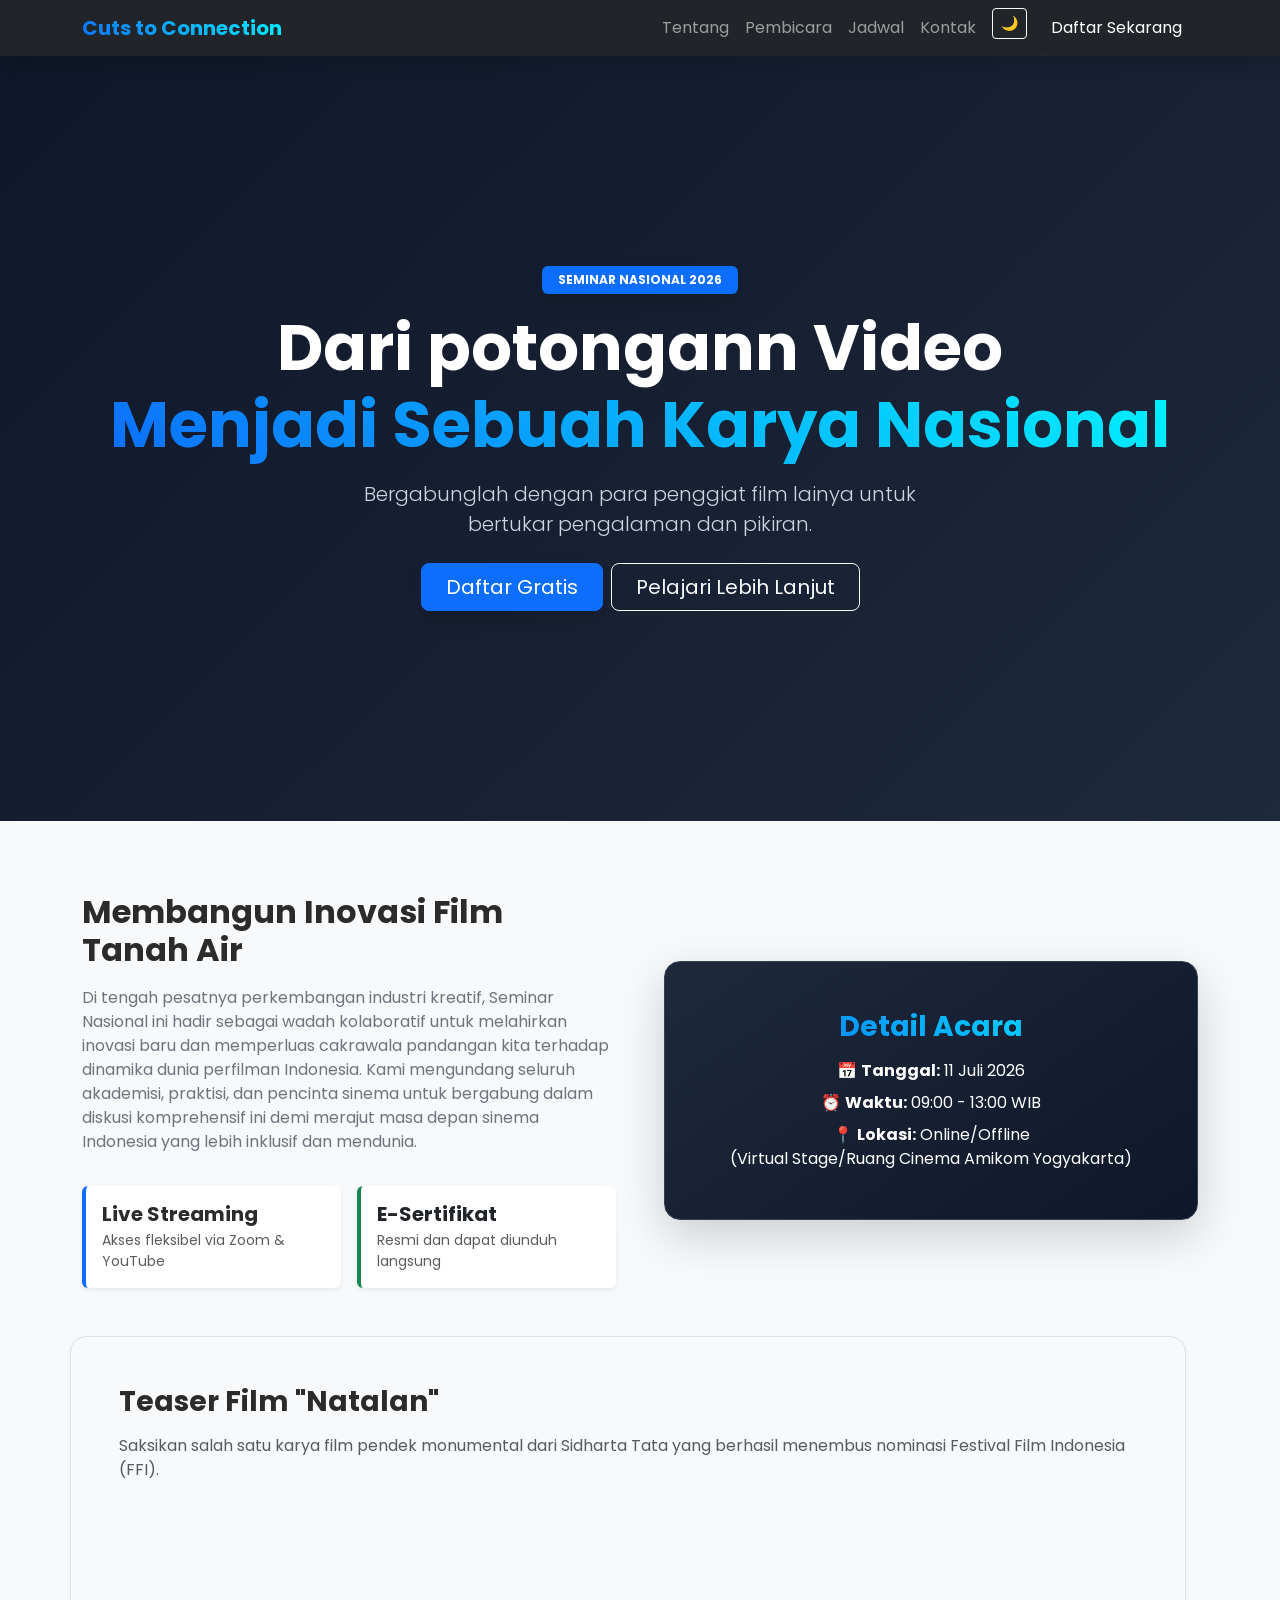
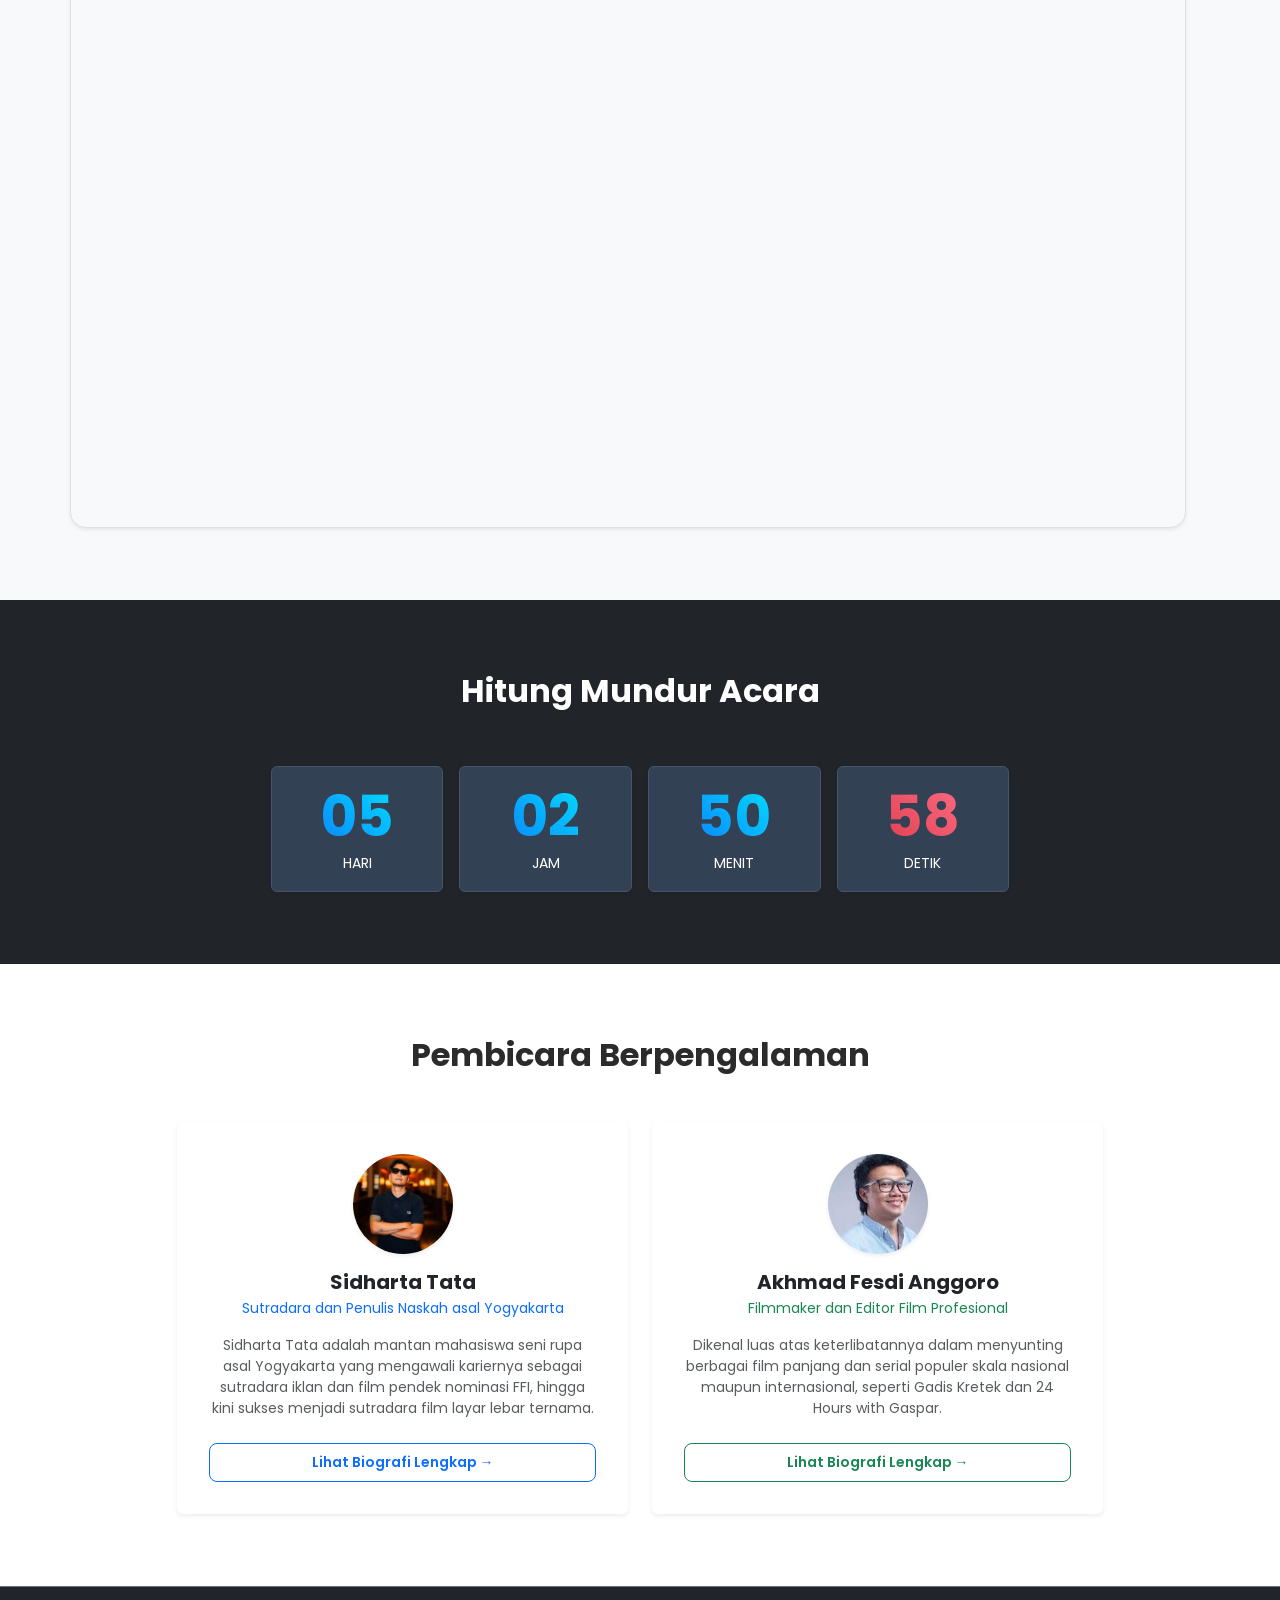
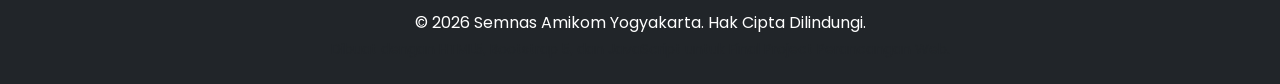
==== commit 3f0d77a3: "terserah" ====
--- a/index.html
+++ b/index.html
@@ -45,7 +45,7 @@
                 Bergabunglah dengan para penggiat film lainya untuk bertukar pengalaman dan pikiran.
             </p>
             <div class="d-grid gap-2 d-sm-flex justify-content-sm-center">
-                <a href="#rsvp" class="btn btn-primary btn-lg px-4 gap-3 shadow">Daftar Gratis</a>
+                <a href="daftar.html" class="btn btn-primary btn-lg px-4 gap-3 shadow">Daftar Gratis</a>
                 <a href="#tentang" class="btn btn-outline-light btn-lg px-4">Pelajari Lebih Lanjut</a>
             </div>
         </div>
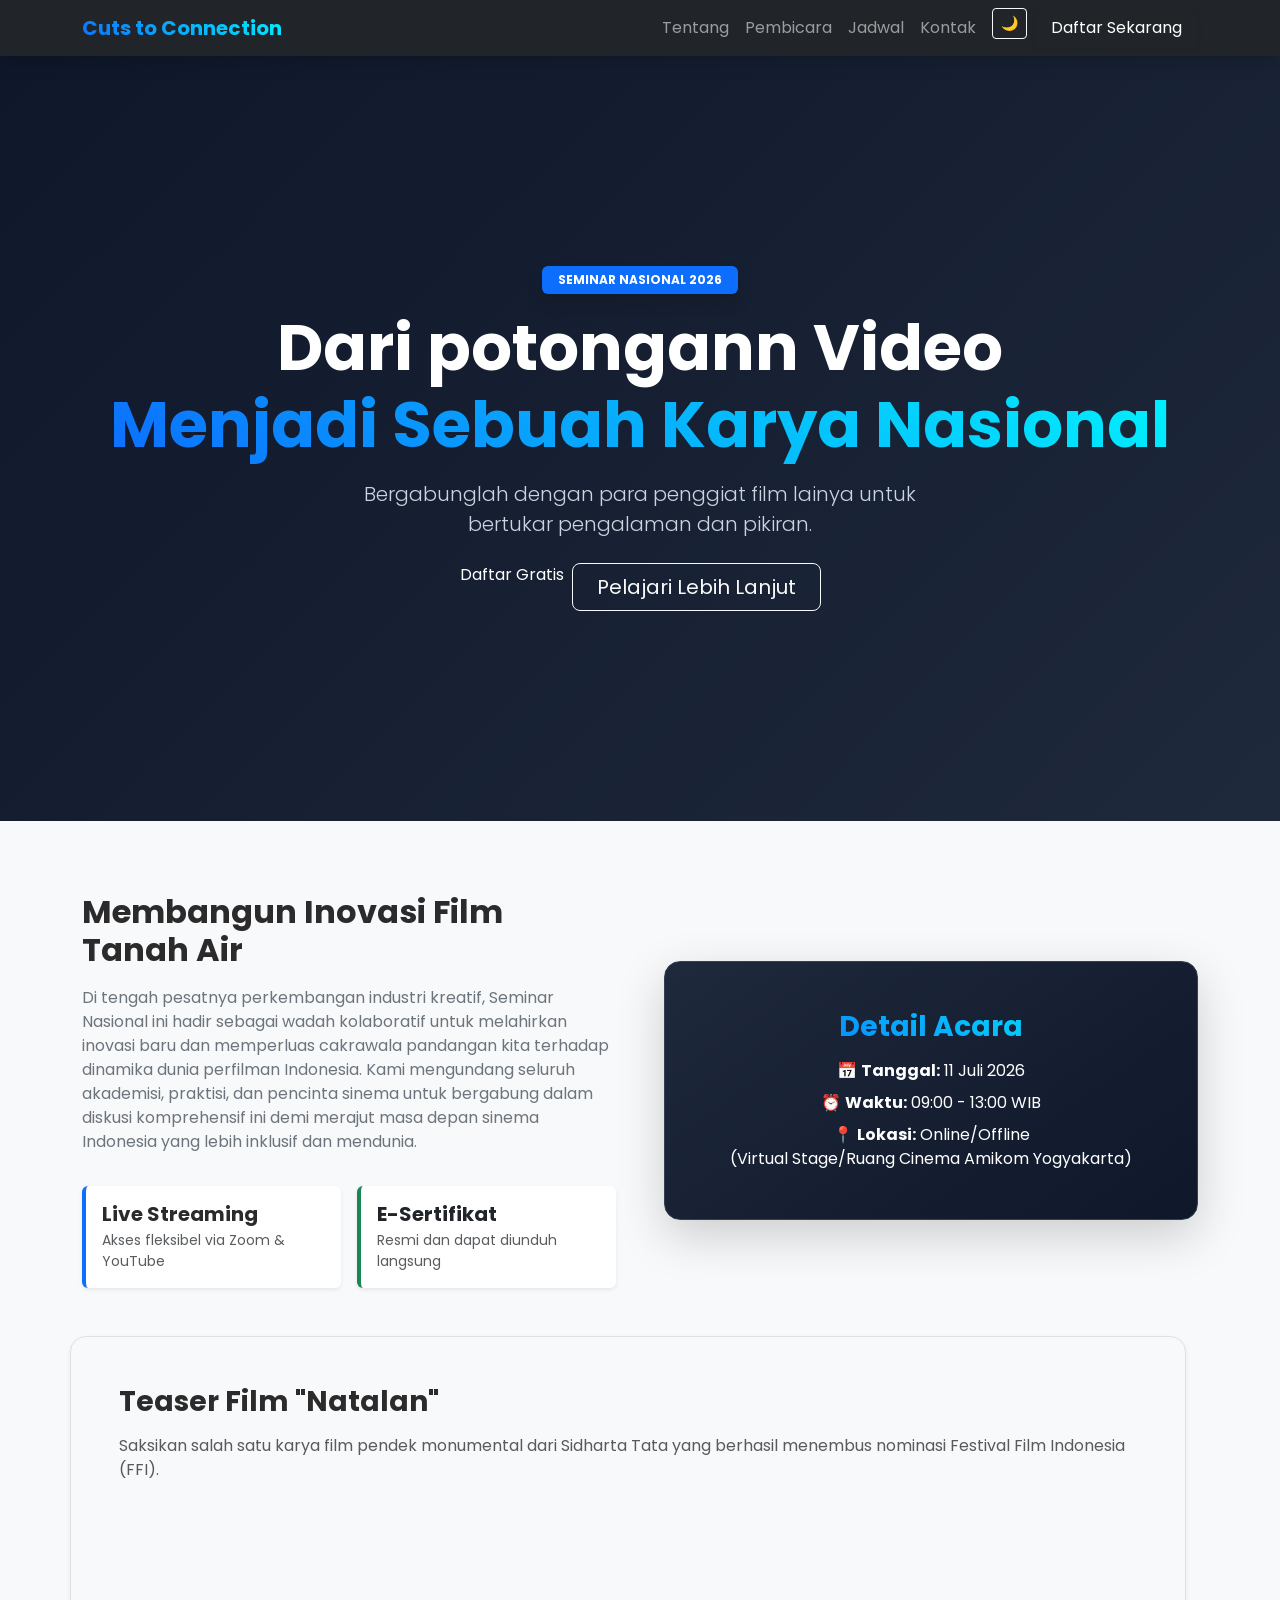
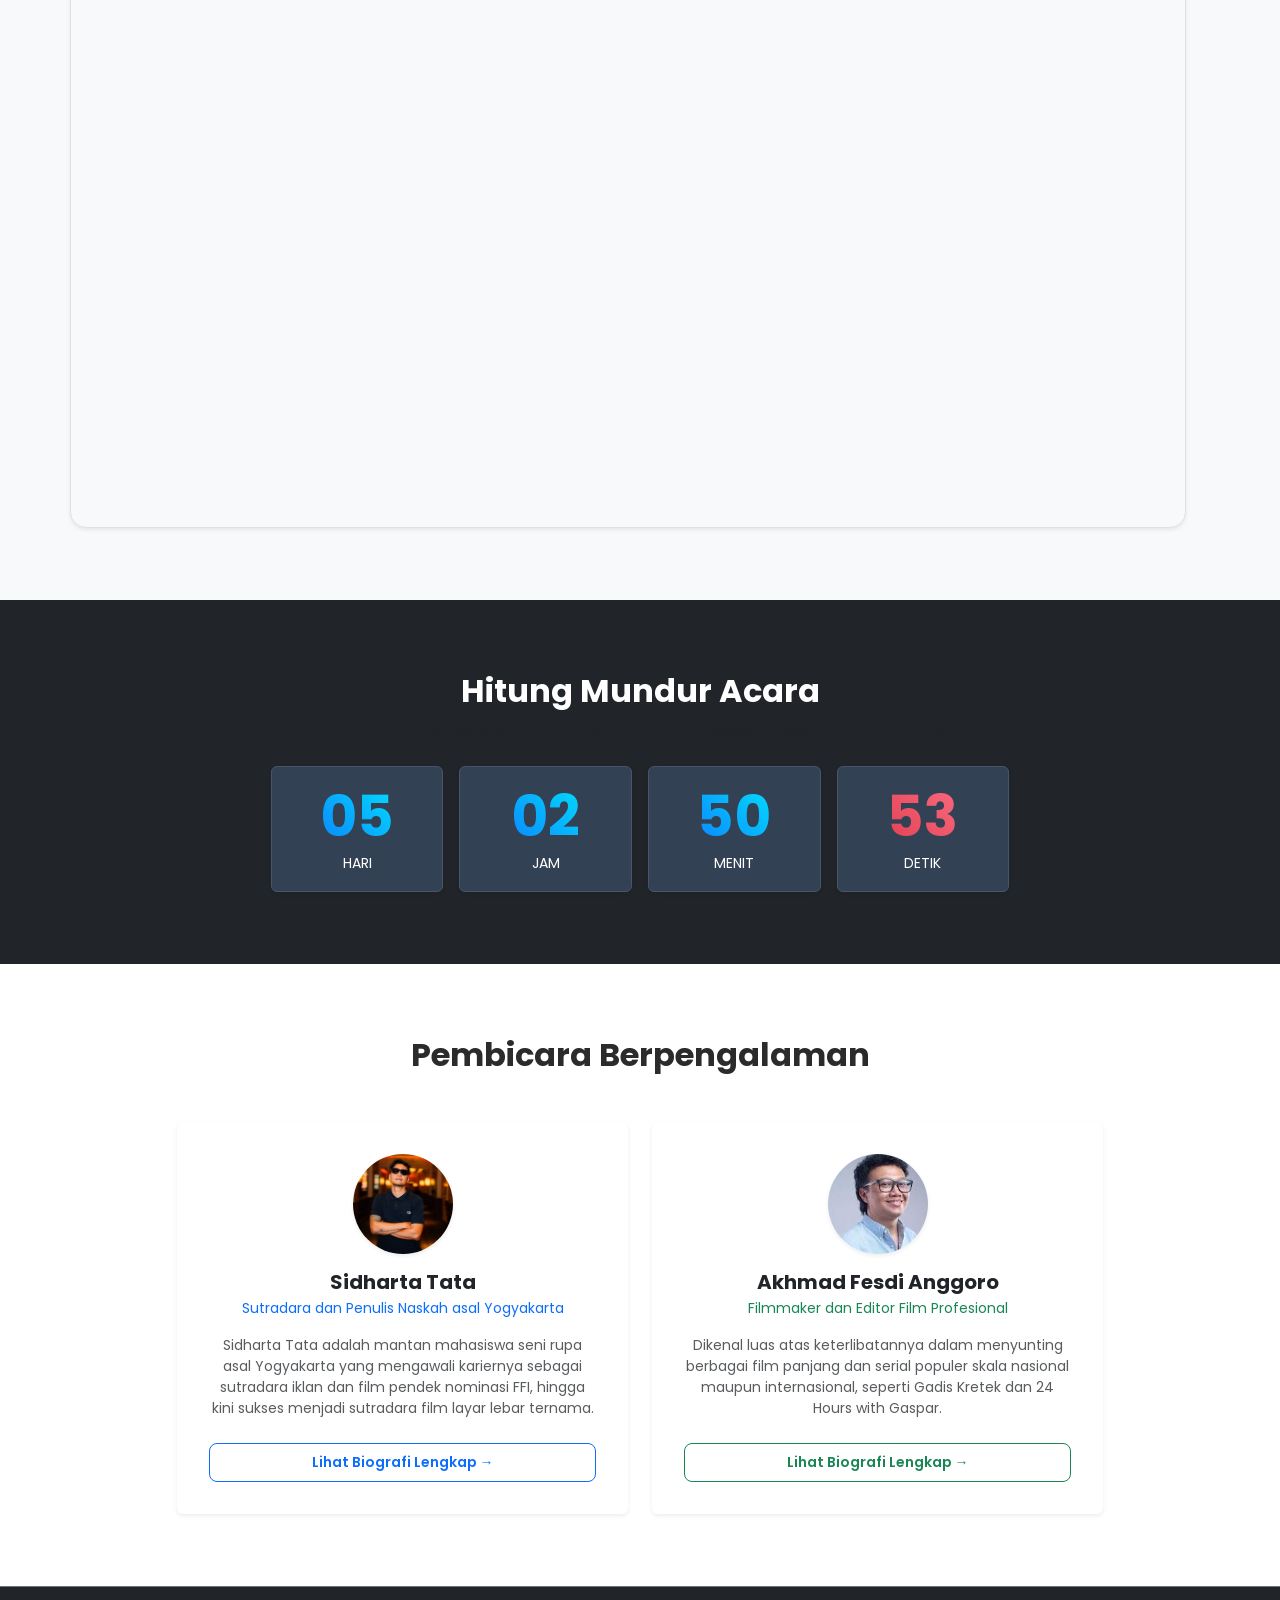
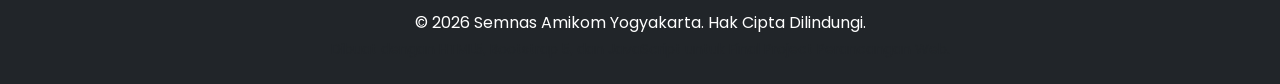
==== commit 45416fc6: "terserah" ====
--- a/index.html
+++ b/index.html
@@ -45,7 +45,7 @@
                 Bergabunglah dengan para penggiat film lainya untuk bertukar pengalaman dan pikiran.
             </p>
             <div class="d-grid gap-2 d-sm-flex justify-content-sm-center">
-                <a href="daftar.html" class="btn btn-primary btn-lg px-4 gap-3 shadow">Daftar Gratis</a>
+                <a class="nav-link" href="daftar.html" class="btn btn-primary btn-lg px-4 gap-3 shadow">Daftar Gratis</a>
                 <a href="#tentang" class="btn btn-outline-light btn-lg px-4">Pelajari Lebih Lanjut</a>
             </div>
         </div>
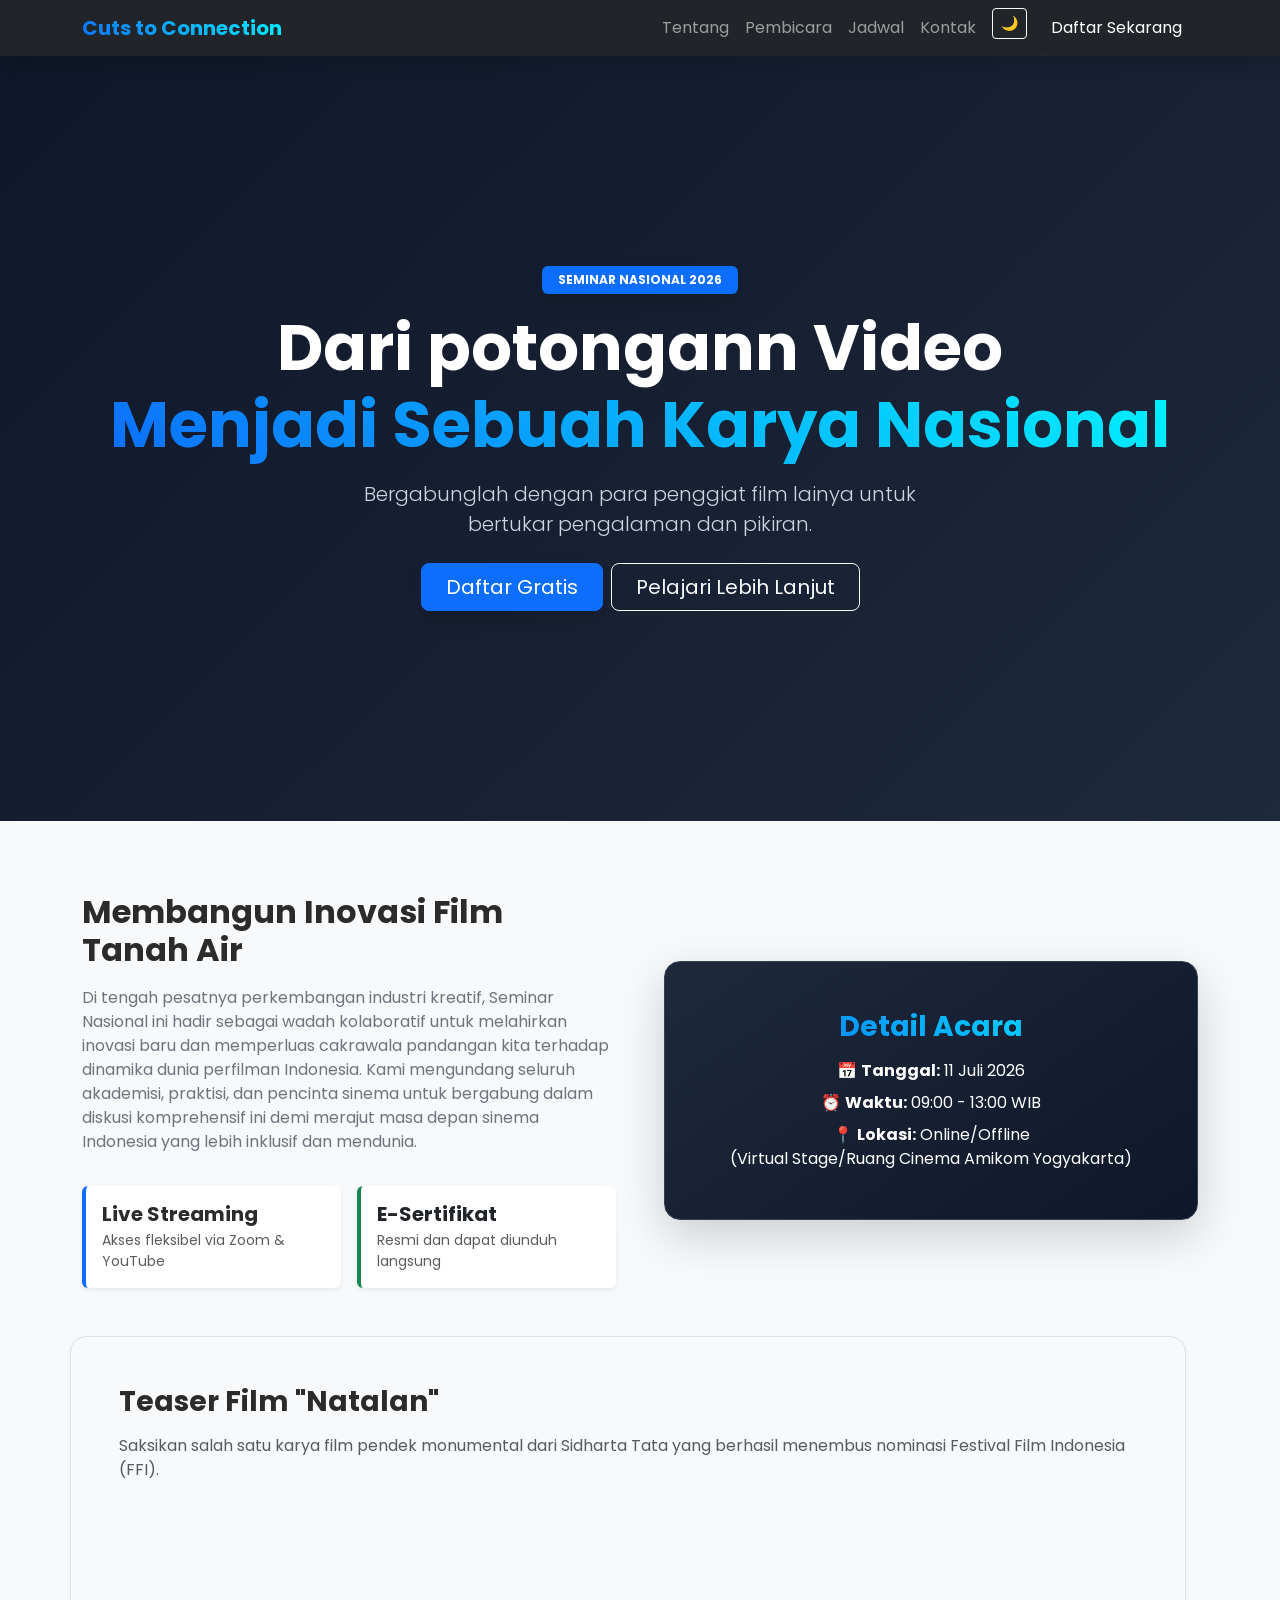
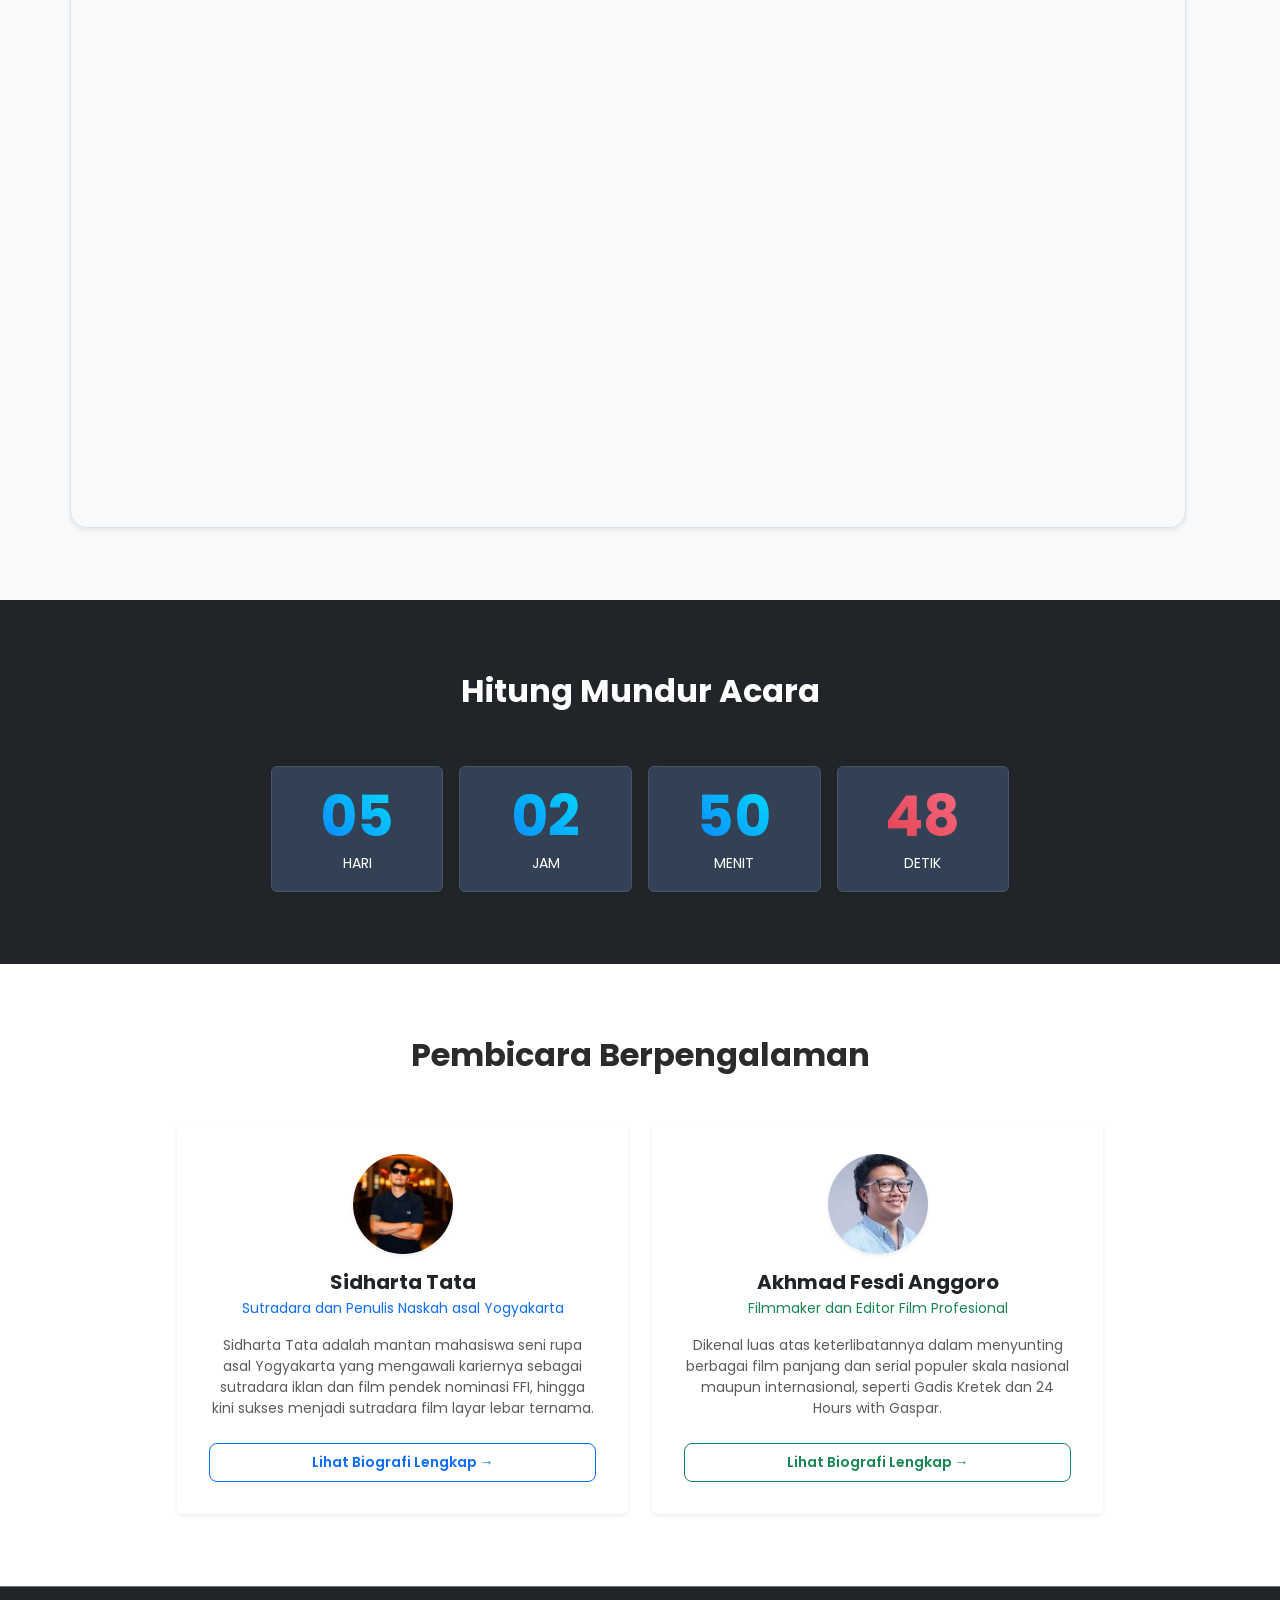
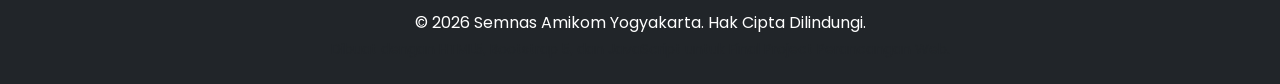
==== commit 2fa1c70a: "terserah" ====
--- a/index.html
+++ b/index.html
@@ -45,7 +45,7 @@
                 Bergabunglah dengan para penggiat film lainya untuk bertukar pengalaman dan pikiran.
             </p>
             <div class="d-grid gap-2 d-sm-flex justify-content-sm-center">
-                <a class="nav-link" href="daftar.html" class="btn btn-primary btn-lg px-4 gap-3 shadow">Daftar Gratis</a>
+                <a href="daftar.html" class="btn btn-primary btn-lg px-4 gap-3 shadow">Daftar Gratis</a>
                 <a href="#tentang" class="btn btn-outline-light btn-lg px-4">Pelajari Lebih Lanjut</a>
             </div>
         </div>
